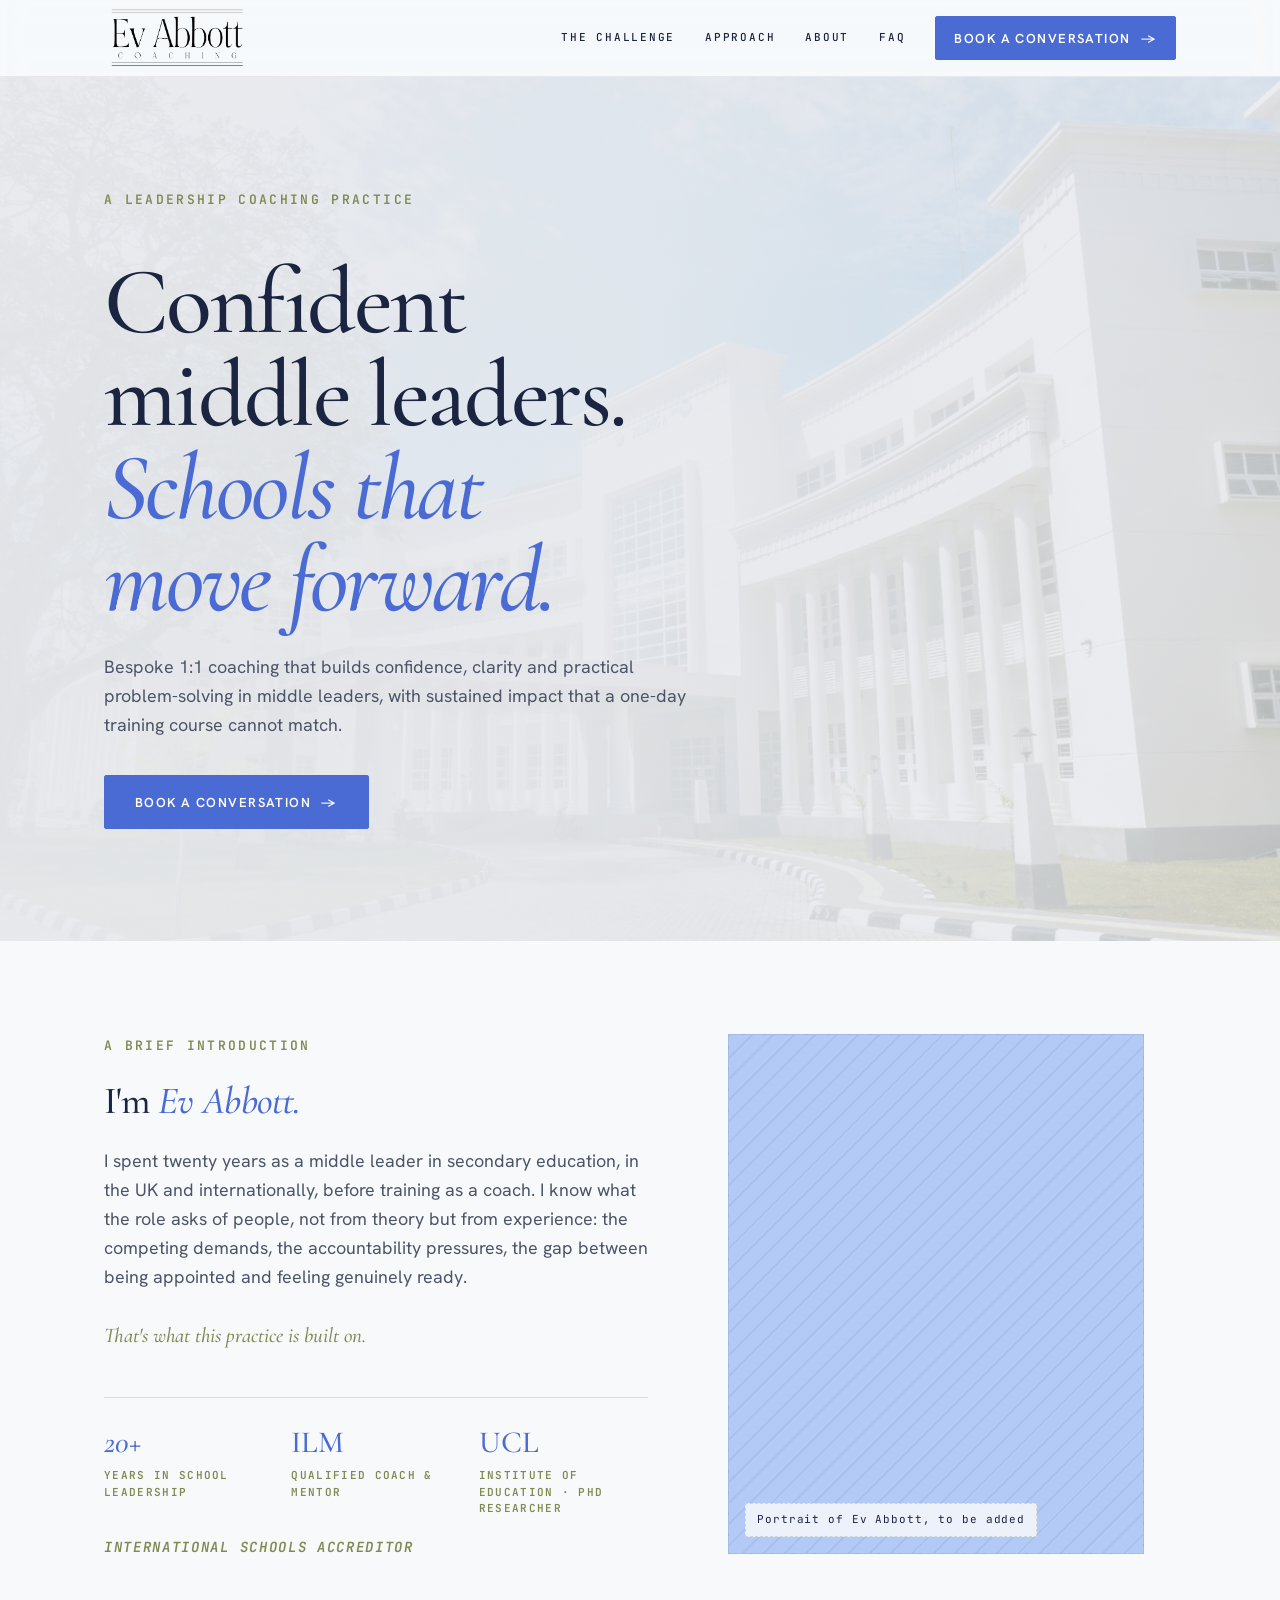
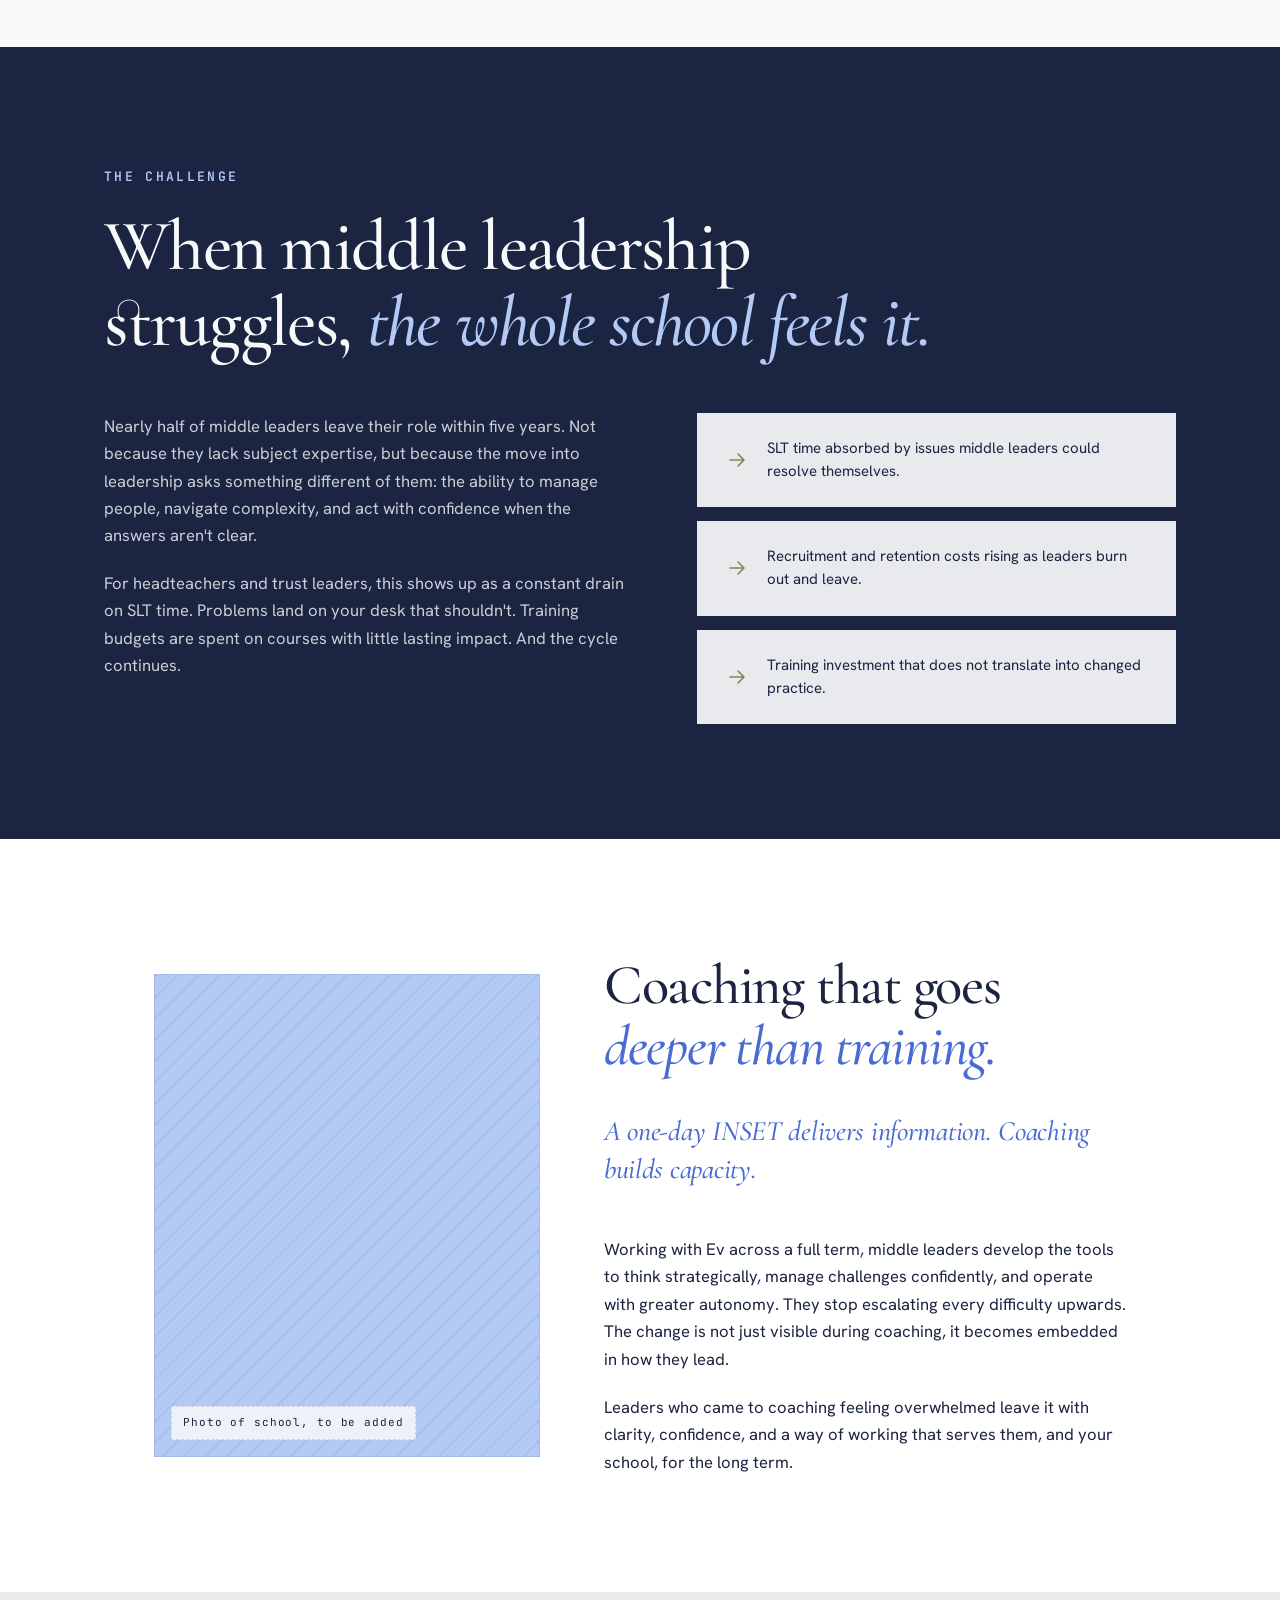
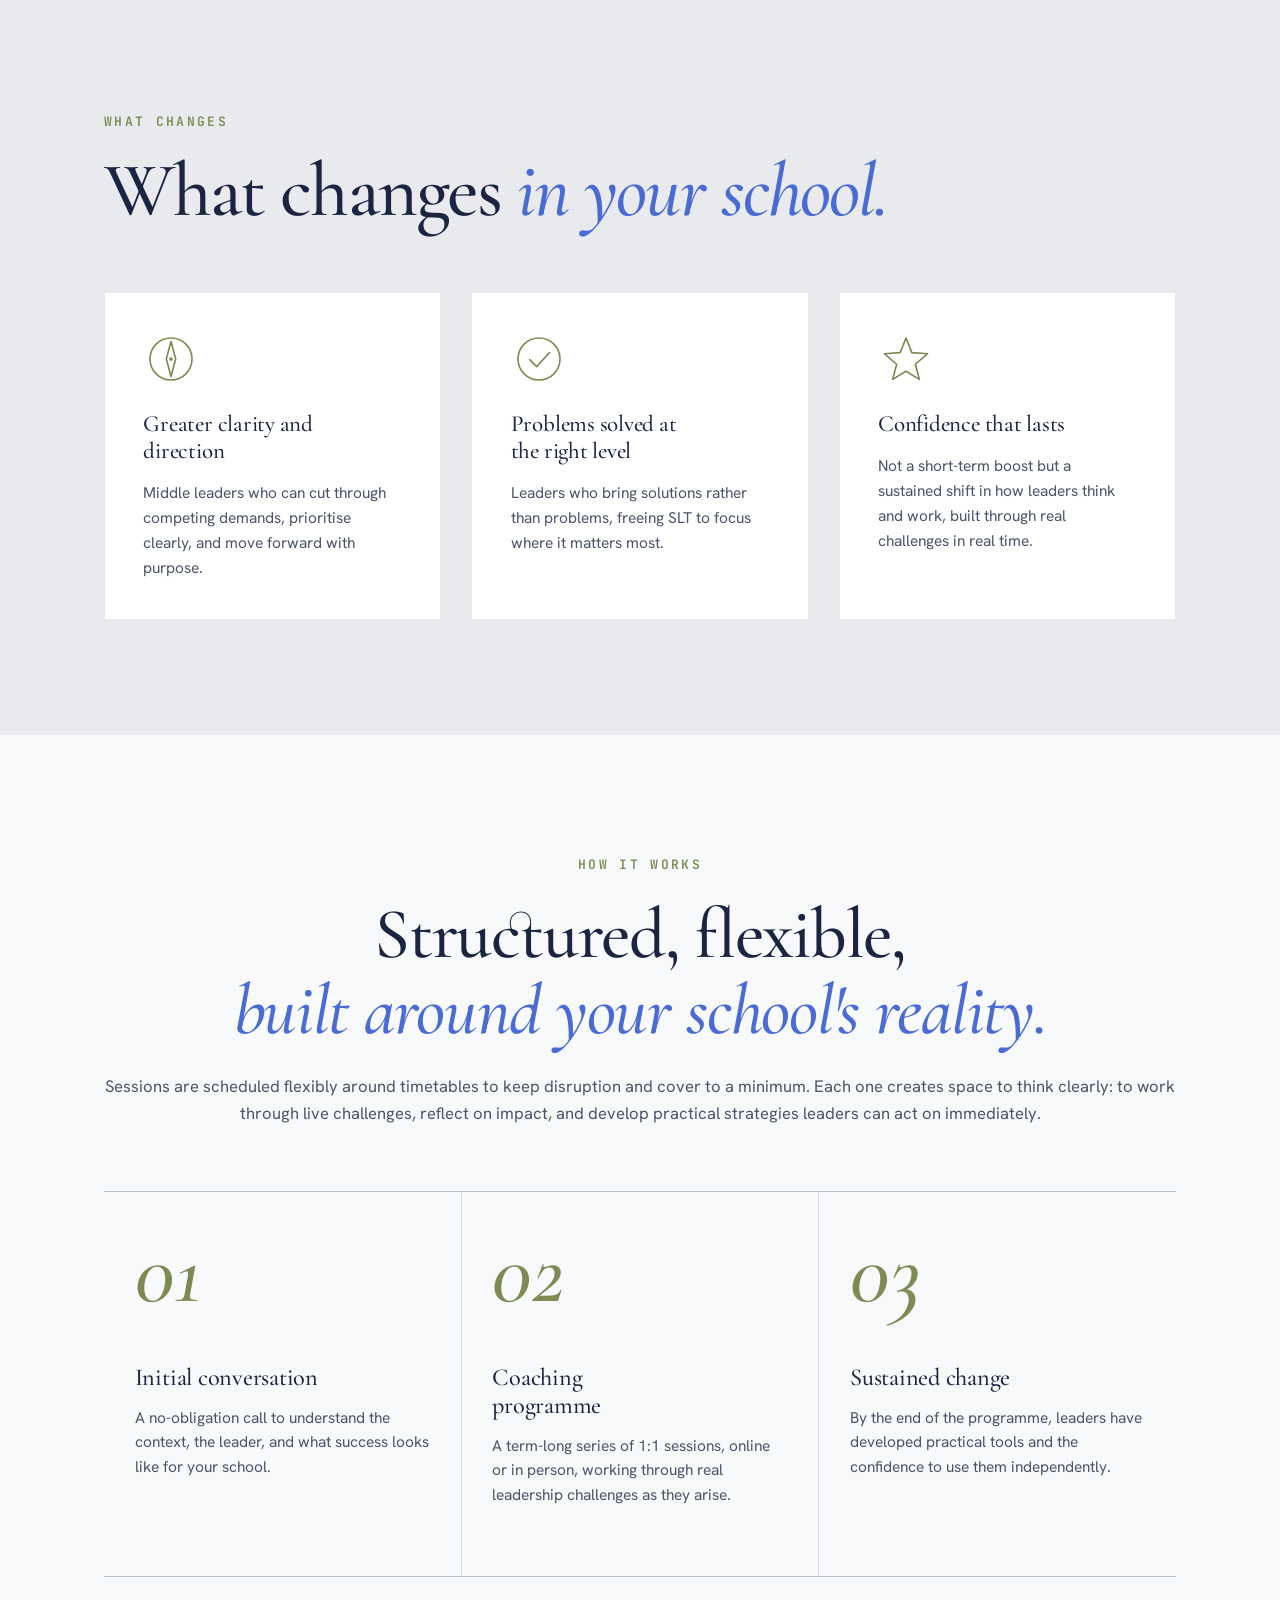
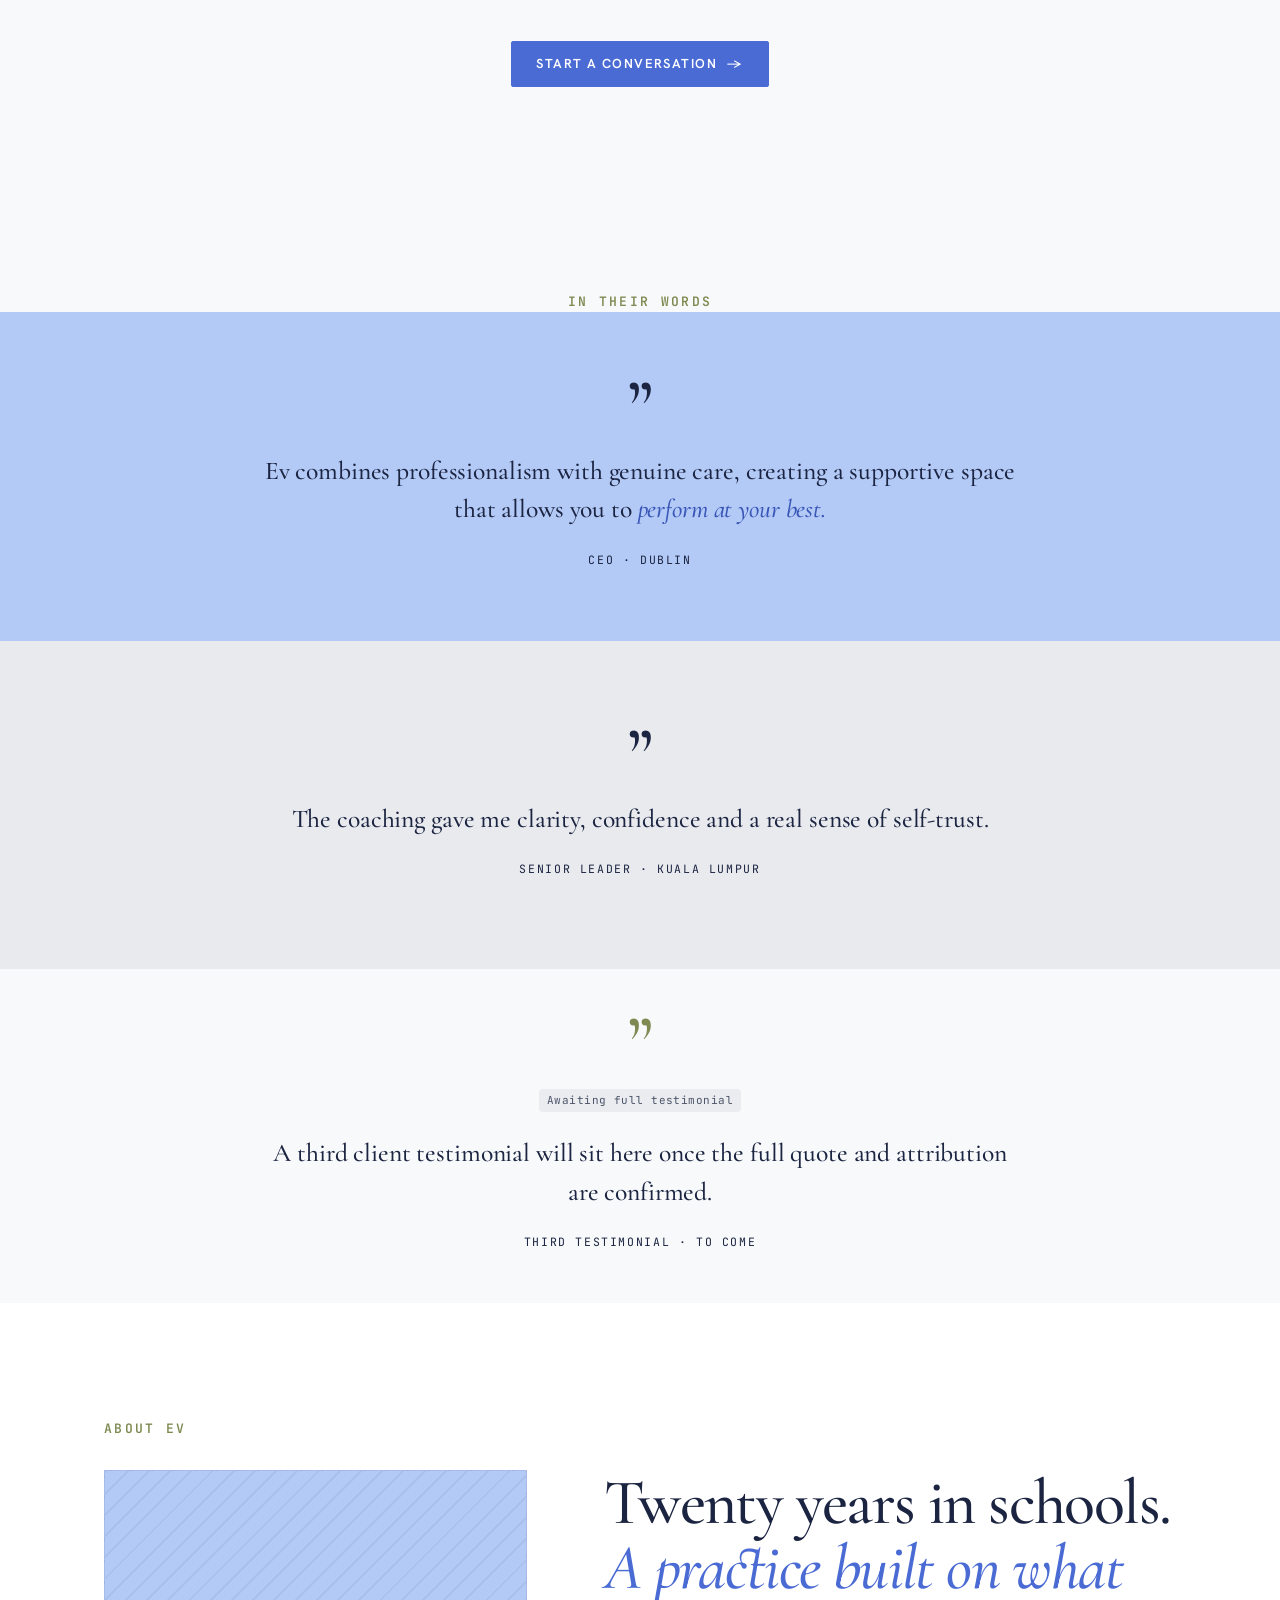
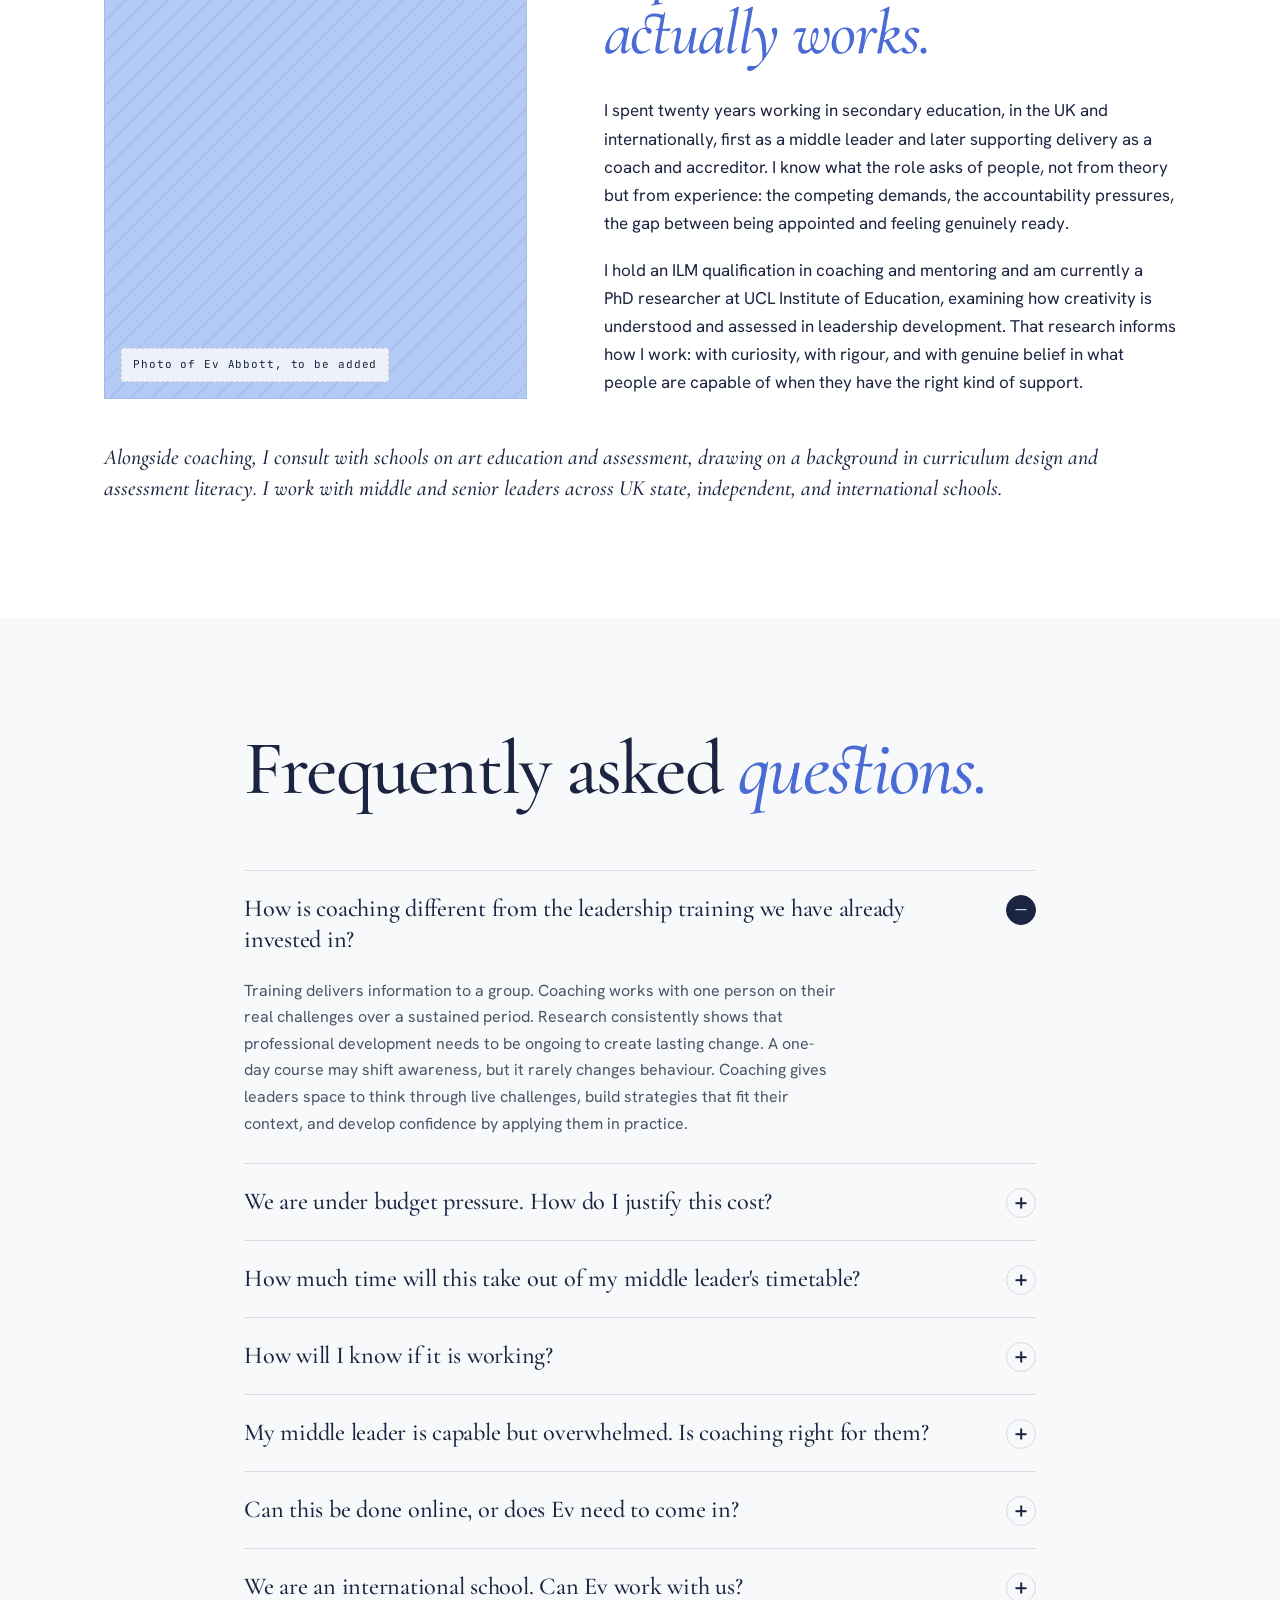
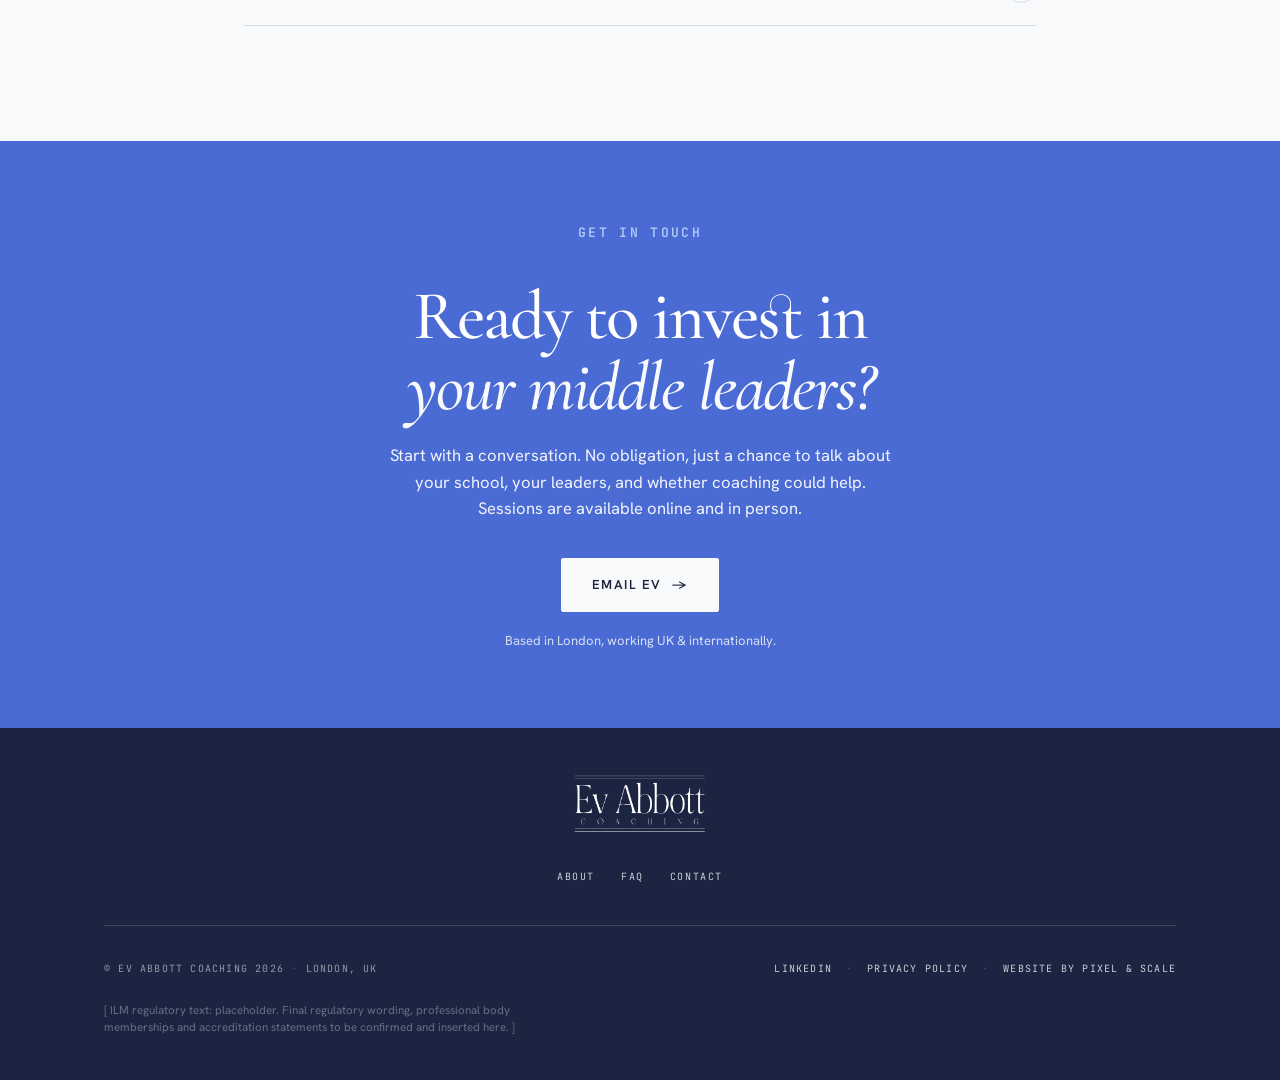
==== index.html @ af93abff "Initial commit — Ev Abbott Coaching site Single-page coaching site for school middle leaders. - inde" ====
<!doctype html>
<html lang="en-GB">
<head>
<meta charset="utf-8" />
<meta name="viewport" content="width=device-width, initial-scale=1" />

<!-- ───────── SEO / meta ───────── -->
<title>Ev Abbott Coaching | 1:1 Leadership Coaching for School Middle Leaders</title>
<meta name="description" content="Bespoke 1:1 leadership coaching for middle leaders in UK and international schools. ILM-qualified coach with 20 years in school leadership. Online or in person. Book a conversation." />
<link rel="canonical" href="https://www.evabbottcoaching.com/" /><!-- TODO: confirm final domain -->
<meta name="robots" content="index, follow" />
<meta name="theme-color" content="#1B2440" />
<meta name="author" content="Ev Abbott" />

<meta property="og:type" content="website" />
<meta property="og:site_name" content="Ev Abbott Coaching" />
<meta property="og:title" content="Ev Abbott Coaching | 1:1 Leadership Coaching for School Middle Leaders" />
<meta property="og:description" content="Bespoke 1:1 leadership coaching for middle leaders in UK and international schools. Sustained impact a one-day course cannot match." />
<meta property="og:url" content="https://www.evabbottcoaching.com/" /><!-- TODO -->
<meta property="og:image" content="https://www.evabbottcoaching.com/images/og-image.jpg" /><!-- TODO: 1200×630 share image -->
<meta property="og:locale" content="en_GB" />
<meta name="twitter:card" content="summary_large_image" />
<meta name="twitter:title" content="Ev Abbott Coaching | 1:1 Leadership Coaching for School Middle Leaders" />
<meta name="twitter:description" content="Bespoke 1:1 leadership coaching for middle leaders in UK and international schools." />
<meta name="twitter:image" content="https://www.evabbottcoaching.com/images/og-image.jpg" /><!-- TODO -->

<!-- Favicon — SVG monogram (italic "Ev" on cream) -->
<link rel="icon" href="icon.svg" type="image/svg+xml" />
<!-- TODO: add a 180×180 PNG apple-touch-icon for iOS home-screen save -->
<!-- <link rel="apple-touch-icon" href="apple-touch-icon.png" /> -->

<!-- Fonts: Cormorant Garamond (display) · Hanken Grotesk (text) · JetBrains Mono (micro-labels) -->
<link rel="preconnect" href="https://fonts.googleapis.com" />
<link rel="preconnect" href="https://fonts.gstatic.com" crossorigin />
<link href="https://fonts.googleapis.com/css2?family=Cormorant+Garamond:ital,wght@0,400;0,500;0,600;1,400;1,500;1,600&family=Hanken+Grotesk:wght@300;400;500;600&family=JetBrains+Mono:ital,wght@0,400;0,500;0,600;1,500;1,600&display=swap" rel="stylesheet" />

<link rel="stylesheet" href="styles/main.css" />

<!-- Structured data: the practice -->
<script type="application/ld+json">
{
  "@context": "https://schema.org",
  "@type": "ProfessionalService",
  "name": "Ev Abbott Coaching",
  "description": "Bespoke 1:1 leadership coaching for middle leaders in UK and international schools.",
  "url": "https://www.evabbottcoaching.com/",
  "email": "evabbottcoaching@gmail.com",
  "areaServed": ["United Kingdom", "International schools"],
  "founder": {
    "@type": "Person",
    "name": "Ev Abbott",
    "jobTitle": "Leadership Coach",
    "sameAs": "https://www.linkedin.com/in/evabbott"
  },
  "knowsAbout": ["Leadership coaching", "Middle leadership in schools", "Education", "Mentoring"],
  "address": { "@type": "PostalAddress", "addressLocality": "London", "addressCountry": "GB" }
}
</script>
<script type="application/ld+json">
{
  "@context": "https://schema.org",
  "@type": "FAQPage",
  "mainEntity": [
    {"@type":"Question","name":"How is coaching different from the leadership training we have already invested in?","acceptedAnswer":{"@type":"Answer","text":"Training delivers information to a group. Coaching works with one person on their real challenges over a sustained period. A one-day course may shift awareness, but it rarely changes behaviour. Coaching gives leaders space to think through live challenges, build strategies that fit their context, and develop confidence by applying them in practice."}},
    {"@type":"Question","name":"We are under budget pressure. How do I justify this cost?","acceptedAnswer":{"@type":"Answer","text":"The cost of one coaching programme is similar to a single day of whole-school INSET, but targeted at one leader, sustained over a full term, and designed to create lasting change. Compare that with the cost of a middle leader leaving: recruitment, cover, lost time, impact on team morale."}},
    {"@type":"Question","name":"How much time will this take out of my middle leader's timetable?","acceptedAnswer":{"@type":"Answer","text":"Sessions are scheduled flexibly with timetables and cover in mind, to minimise disruption while protecting enough consistency for the work to be effective. Many leaders find they recover that time quickly because fewer issues are escalated upwards."}},
    {"@type":"Question","name":"How will I know if it is working?","acceptedAnswer":{"@type":"Answer","text":"Success measures are agreed at the outset. The initial conversation focuses on what change you want to see and how it would show up in practice: fewer escalations, more confident decisions, more constructive conversations."}},
    {"@type":"Question","name":"My middle leader is capable but overwhelmed. Is coaching right for them?","acceptedAnswer":{"@type":"Answer","text":"Coaching is not remedial. It supports capable people by giving them space to think, a framework for their challenges, and confidence in their judgement. It starts from strength, not deficit."}},
    {"@type":"Question","name":"Can this be done online, or does Ev need to come in?","acceptedAnswer":{"@type":"Answer","text":"Both options are available. Online sessions work well and are often easier to schedule consistently around the school day. In-person sessions are available for schools in London or for those who prefer it."}},
    {"@type":"Question","name":"We are an international school. Can Ev work with us?","acceptedAnswer":{"@type":"Answer","text":"Yes. Ev has experience in international schools as a leader, coach, and accreditor, and understands the pressures of that environment. Online delivery means location and time zones are rarely a barrier."}}
  ]
}
</script>
</head>
<body>

<a class="skip-link" href="#main">Skip to main content</a>

<!-- ───────── HEADER / NAV ───────── -->
<header class="site-header">
  <div class="site-header__inner">
    <a href="#top" class="wordmark" aria-label="Ev Abbott Coaching, back to top"><img src="images/Ev-Abbott-coaching-logo.png" alt="Ev Abbott Coaching" width="1914" height="836" /></a>
    <button class="nav-toggle" aria-label="Open navigation menu" aria-expanded="false" aria-controls="primary-nav">
      <span></span><span></span><span></span>
    </button>
    <nav class="primary-nav" id="primary-nav" aria-label="Primary">
      <a href="#challenge">The challenge</a>
      <a href="#approach">Approach</a>
      <a href="#about">About</a>
      <a href="#faq">FAQ</a>
      <a href="#contact" class="btn btn--solid nav-cta">Book a conversation <span class="arrow" aria-hidden="true">→</span></a>
    </nav>
  </div>
</header>

<main id="main">

  <!-- ───────── HERO ───────── -->
  <section class="hero" id="top">
    <div class="hero__inner">
      <p class="micro-label">A leadership coaching practice</p>
      <h1 class="display">
        Confident middle&nbsp;leaders.<br />
        <span class="display__italic">Schools that move&nbsp;forward.</span>
      </h1>
      <p class="hero__sub">Bespoke 1:1 coaching that builds confidence, clarity and practical problem-solving in middle leaders, with sustained impact that a one-day training course cannot match.</p>
      <div class="hero__actions">
        <a class="btn btn--solid btn--lg" href="#contact">Book a conversation <span class="arrow" aria-hidden="true">→</span></a>
      </div>
    </div>
  </section>

  <!-- ───────── A BRIEF INTRODUCTION ───────── -->
  <section class="intro container" id="intro">
    <div class="intro__inner">
      <div class="intro__text">
        <p class="micro-label">A brief introduction</p>
        <h2 class="intro__lead display">I'm <span class="display__italic">Ev Abbott.</span></h2>
        <p class="intro__body">I spent twenty years as a middle leader in secondary education, in the UK and internationally, before training as a coach. I know what the role asks of people, not from theory but from experience: the competing demands, the accountability pressures, the gap between being appointed and feeling genuinely ready.</p>
        <p class="intro__sig">That's what this practice is built on.</p>
        <div class="intro__stats">
          <div class="intro__stat">
            <span class="intro__stat-num"><span class="display__italic">20</span>+</span>
            <span class="intro__stat-lbl">Years in school leadership</span>
          </div>
          <div class="intro__stat">
            <span class="intro__stat-num">ILM</span>
            <span class="intro__stat-lbl">Qualified coach &amp; mentor</span>
          </div>
          <div class="intro__stat">
            <span class="intro__stat-num">UCL</span>
            <span class="intro__stat-lbl">Institute of Education · PhD researcher</span>
          </div>
        </div>
        <p class="intro__accreditor">International Schools Accreditor</p>
      </div>
      <div class="intro__media">
        <div class="img-ph" role="img" aria-label="Portrait of Ev Abbott, photo to be added">
          <span class="img-ph__label">Portrait of Ev Abbott, to be added</span>
        </div>
      </div>
    </div>
  </section>

  <!-- ───────── THE CHALLENGE — bold dark block ───────── -->
  <section class="challenge" id="challenge">
    <div class="container">
      <p class="micro-label micro-label--light">The challenge</p>
      <h2 class="display challenge__h2">When middle leadership struggles, <span class="display__italic challenge__accent">the whole school feels it.</span></h2>
      <div class="challenge__cols">
        <div class="challenge__body">
          <p>Nearly half of middle leaders leave their role within five years. Not because they lack subject expertise, but because the move into leadership asks something different of them: the ability to manage people, navigate complexity, and act with confidence when the answers aren't clear.</p>
          <p>For headteachers and trust leaders, this shows up as a constant drain on SLT time. Problems land on your desk that shouldn't. Training budgets are spent on courses with little lasting impact. And the cycle continues.</p>
        </div>
        <div class="challenge__callouts">
          <article class="callout">
            <span class="callout__icon" aria-hidden="true">
              <svg viewBox="0 0 24 24" fill="none" stroke="currentColor" stroke-width="1.6" stroke-linecap="round" stroke-linejoin="round"><path d="M5 12 L19 12 M13 6 L19 12 L13 18"/></svg>
            </span>
            <p class="callout__text">SLT time absorbed by issues middle leaders could resolve themselves.</p>
          </article>
          <article class="callout">
            <span class="callout__icon" aria-hidden="true">
              <svg viewBox="0 0 24 24" fill="none" stroke="currentColor" stroke-width="1.6" stroke-linecap="round" stroke-linejoin="round"><path d="M5 12 L19 12 M13 6 L19 12 L13 18"/></svg>
            </span>
            <p class="callout__text">Recruitment and retention costs rising as leaders burn out and leave.</p>
          </article>
          <article class="callout">
            <span class="callout__icon" aria-hidden="true">
              <svg viewBox="0 0 24 24" fill="none" stroke="currentColor" stroke-width="1.6" stroke-linecap="round" stroke-linejoin="round"><path d="M5 12 L19 12 M13 6 L19 12 L13 18"/></svg>
            </span>
            <p class="callout__text">Training investment that does not translate into changed practice.</p>
          </article>
        </div>
      </div>
    </div>
  </section>

  <!-- ───────── COACHING DEPTH — two-column layout ───────── -->
  <section class="depth" id="depth">
    <div class="container depth__inner">
      <div class="depth__media">
        <div class="img-ph img-ph--tall" role="img" aria-label="Photo of school, to be added">
          <span class="img-ph__label">Photo of school, to be added</span>
        </div>
      </div>
      <div class="depth__text">
        <h2 class="display depth__h2">Coaching that goes <span class="display__italic">deeper than training.</span></h2>
        <p class="depth__pull">A one-day INSET delivers information. Coaching builds capacity.</p>
        <div class="depth__body">
          <p>Working with Ev across a full term, middle leaders develop the tools to think strategically, manage challenges confidently, and operate with greater autonomy. They stop escalating every difficulty upwards. The change is not just visible during coaching, it becomes embedded in how they lead.</p>
          <p>Leaders who came to coaching feeling overwhelmed leave it with clarity, confidence, and a way of working that serves them, and your school, for the long term.</p>
        </div>
      </div>
    </div>
  </section>

  <!-- ───────── WHAT CHANGES — outcomes ───────── -->
  <section class="outcomes" id="outcomes">
    <div class="container">
      <div class="outcomes__head">
        <p class="micro-label">What changes</p>
        <h2 class="display outcomes__h2">What changes <span class="display__italic">in your school.</span></h2>
      </div>
      <div class="outcomes__grid">
        <article class="outcome-card">
          <span class="outcome-card__icon" aria-hidden="true">
            <svg viewBox="0 0 48 48" fill="none" stroke="currentColor" stroke-width="1.4" stroke-linecap="round" stroke-linejoin="round"><circle cx="24" cy="24" r="18"/><path d="M24 9 L28 24 L24 39 L20 24 Z"/><circle cx="24" cy="24" r="1.6" fill="currentColor" stroke="none"/></svg>
          </span>
          <h3>Greater clarity and direction</h3>
          <p>Middle leaders who can cut through competing demands, prioritise clearly, and move forward with purpose.</p>
        </article>
        <article class="outcome-card">
          <span class="outcome-card__icon" aria-hidden="true">
            <svg viewBox="0 0 48 48" fill="none" stroke="currentColor" stroke-width="1.4" stroke-linecap="round" stroke-linejoin="round"><circle cx="24" cy="24" r="18"/><path d="M16 24.5 L22 30.5 L33 18.5"/></svg>
          </span>
          <h3>Problems solved at the right level</h3>
          <p>Leaders who bring solutions rather than problems, freeing SLT to focus where it matters most.</p>
        </article>
        <article class="outcome-card">
          <span class="outcome-card__icon" aria-hidden="true">
            <svg viewBox="0 0 48 48" fill="none" stroke="currentColor" stroke-width="1.4" stroke-linecap="round" stroke-linejoin="round"><path d="M24 6 L29 18.5 L42.5 19.5 L32 28.5 L35.5 41.5 L24 34.5 L12.5 41.5 L16 28.5 L5.5 19.5 L19 18.5 Z"/></svg>
          </span>
          <h3>Confidence that lasts</h3>
          <p>Not a short-term boost but a sustained shift in how leaders think and work, built through real challenges in real time.</p>
        </article>
      </div>
    </div>
  </section>

  <!-- ───────── HOW IT WORKS — 3 steps ───────── -->
  <section class="how" id="approach">
    <div class="container how__head">
      <p class="micro-label">How it works</p>
      <h2 class="display how__h2">Structured, flexible,<br /><span class="display__italic">built around your school's reality.</span></h2>
      <p class="how__intro">Sessions are scheduled flexibly around timetables to keep disruption and cover to a minimum. Each one creates space to think clearly: to work through live challenges, reflect on impact, and develop practical strategies leaders can act on immediately.</p>
    </div>
    <div class="container">
      <ol class="how__steps">
        <li class="how__step">
          <span class="how__num" aria-hidden="true">01</span>
          <h3>Initial conversation</h3>
          <p>A no-obligation call to understand the context, the leader, and what success looks like for your school.</p>
        </li>
        <li class="how__step">
          <span class="how__num" aria-hidden="true">02</span>
          <h3>Coaching programme</h3>
          <p>A term-long series of 1:1 sessions, online or in person, working through real leadership challenges as they arise.</p>
        </li>
        <li class="how__step">
          <span class="how__num" aria-hidden="true">03</span>
          <h3>Sustained change</h3>
          <p>By the end of the programme, leaders have developed practical tools and the confidence to use them independently.</p>
        </li>
      </ol>
    </div>
    <div class="container how__cta">
      <a class="btn btn--solid" href="#contact">Start a conversation <span class="arrow" aria-hidden="true">→</span></a>
    </div>
  </section>

  <!-- ───────── TESTIMONIALS, three stacked colour bands ───────── -->
  <section class="testimonials" id="testimonial">
    <p class="micro-label testimonials__eyebrow">In their words</p>
    <h2 class="visually-hidden">What clients say</h2>

    <figure class="t-band t-band--soft-blue">
      <span class="t-band__mark" aria-hidden="true">”</span>
      <blockquote>Ev combines professionalism with genuine care, creating a supportive space that allows you to <span class="t-band__italic">perform at your best.</span></blockquote>
      <figcaption>CEO · Dublin</figcaption>
    </figure>

    <figure class="t-band t-band--mist">
      <span class="t-band__mark" aria-hidden="true">”</span>
      <blockquote>The coaching gave me clarity, confidence and a real sense of self-trust.</blockquote>
      <figcaption>Senior Leader · Kuala Lumpur</figcaption>
    </figure>

    <figure class="t-band t-band--canvas t-band--placeholder">
      <span class="t-band__mark t-band__mark--accent" aria-hidden="true">”</span>
      <span class="draft-flag">Awaiting full testimonial</span>
      <p class="t-band__quote-placeholder">A third client testimonial will sit here once the full quote and attribution are confirmed.</p>
      <figcaption>Third testimonial · to come</figcaption>
    </figure>
  </section>

  <!-- ───────── ABOUT EV — fuller, with stats ───────── -->
  <section class="about" id="about">
    <div class="container">
      <p class="micro-label about__eyebrow">About Ev</p>
      <div class="about__inner">
        <div class="about__media-col">
          <div class="img-ph img-ph--tall" role="img" aria-label="Ev Abbott, photo to be added">
            <span class="img-ph__label">Photo of Ev Abbott, to be added</span>
          </div>
        </div>
        <div class="about__text">
          <h2 class="display about__h2">Twenty years in schools.<br /><span class="display__italic">A practice built on what actually works.</span></h2>
          <div class="about__box about__box--body">
            <p>I spent twenty years working in secondary education, in the UK and internationally, first as a middle leader and later supporting delivery as a coach and accreditor. I know what the role asks of people, not from theory but from experience: the competing demands, the accountability pressures, the gap between being appointed and feeling genuinely ready.</p>
            <p>I hold an ILM qualification in coaching and mentoring and am currently a PhD researcher at UCL Institute of Education, examining how creativity is understood and assessed in leadership development. That research informs how I work: with curiosity, with rigour, and with genuine belief in what people are capable of when they have the right kind of support.</p>
          </div>
        </div>
      </div>
      <div class="about__box about__box--italic about__box--full">
        <p>Alongside coaching, I consult with schools on art education and assessment, drawing on a background in curriculum design and assessment literacy. I work with middle and senior leaders across UK state, independent, and international schools.</p>
      </div>
    </div>
  </section>

  <!-- ───────── FAQ ───────── -->
  <section class="faq" id="faq">
    <div class="container faq__inner">
      <div class="faq__head">
        <h2 class="display faq__h2">Frequently asked <span class="display__italic">questions.</span></h2>
      </div>
      <div class="faq__list">
        <details class="faq-item" open>
          <summary><h3 class="faq-item__q">How is coaching different from the leadership training we have already invested in?</h3><span class="faq-item__icon" aria-hidden="true"></span></summary>
          <div class="faq-item__a"><p>Training delivers information to a group. Coaching works with one person on their real challenges over a sustained period. Research consistently shows that professional development needs to be ongoing to create lasting change. A one-day course may shift awareness, but it rarely changes behaviour. Coaching gives leaders space to think through live challenges, build strategies that fit their context, and develop confidence by applying them in practice.</p></div>
        </details>
        <details class="faq-item">
          <summary><h3 class="faq-item__q">We are under budget pressure. How do I justify this cost?</h3><span class="faq-item__icon" aria-hidden="true"></span></summary>
          <div class="faq-item__a"><p>That is a valid question, and there is a practical way to look at it. The cost of one coaching programme is similar to a single day of whole-school INSET. The difference is that it is targeted at one leader, sustained over a full term, and designed to create lasting change. Compare that with the cost of a middle leader leaving: recruitment, cover, lost time, impact on team morale. Coaching has been shown to improve confidence, self-belief, problem-solving, and strategic thinking. The return is often stronger than most CPD spend.</p></div>
        </details>
        <details class="faq-item">
          <summary><h3 class="faq-item__q">How much time will this take out of my middle leader's timetable?</h3><span class="faq-item__icon" aria-hidden="true"></span></summary>
          <div class="faq-item__a"><p>Sessions are scheduled flexibly with timetables and cover in mind. The aim is to minimise disruption while protecting enough consistency for the work to be effective. Many leaders find they recover that time quickly because fewer issues are escalated upwards. Get in touch to discuss what would work for your school.</p></div>
        </details>
        <details class="faq-item">
          <summary><h3 class="faq-item__q">How will I know if it is working?</h3><span class="faq-item__icon" aria-hidden="true"></span></summary>
          <div class="faq-item__a"><p>This is agreed at the outset. Success looks different in every school, so the initial conversation focuses on what change you want to see and how it would show up in practice. Many headteachers notice a shift in how their middle leader handles challenges: fewer escalations, more confident decisions, more constructive conversations.</p></div>
        </details>
        <details class="faq-item">
          <summary><h3 class="faq-item__q">My middle leader is capable but overwhelmed. Is coaching right for them?</h3><span class="faq-item__icon" aria-hidden="true"></span></summary>
          <div class="faq-item__a"><p>This is one of the most common situations. Many middle leaders are carrying more responsibility than their role suggests and have not had the support to match. Coaching is not remedial. It supports capable people by giving them space to think, a framework for their challenges, and confidence in their judgement. It starts from strength, not deficit.</p></div>
        </details>
        <details class="faq-item">
          <summary><h3 class="faq-item__q">Can this be done online, or does Ev need to come in?</h3><span class="faq-item__icon" aria-hidden="true"></span></summary>
          <div class="faq-item__a"><p>Both options are available. Online sessions work well and are often easier to schedule consistently around the school day. In-person sessions are available for schools in London or for those who prefer it. Many international clients are supported fully online with no loss of impact.</p></div>
        </details>
        <details class="faq-item">
          <summary><h3 class="faq-item__q">We are an international school. Can Ev work with us?</h3><span class="faq-item__icon" aria-hidden="true"></span></summary>
          <div class="faq-item__a"><p>Yes. Ev has experience in international schools as a leader, coach, and accreditor. She understands the pressures of that environment: different leadership structures, staff turnover, cultural complexity, the demands placed on middle leaders. Online delivery means location and time zones are rarely a barrier.</p></div>
        </details>
      </div>
    </div>
  </section>

  <!-- ───────── CONTACT — bold blue closing ───────── -->
  <section class="contact" id="contact">
    <div class="container contact__inner">
      <p class="micro-label micro-label--light">Get in touch</p>
      <h2 class="display contact__h2">Ready to invest in <span class="display__italic">your middle leaders?</span></h2>
      <p class="contact__lead">Start with a conversation. No obligation, just a chance to talk about your school, your leaders, and whether coaching could help. Sessions are available online and in person.</p>
      <div class="contact__actions">
        <a class="btn btn--on-blue btn--lg" href="mailto:evabbottcoaching@gmail.com">Email Ev <span class="arrow" aria-hidden="true">→</span></a>
      </div>
      <p class="contact__based">Based in London, working UK &amp; internationally.</p>
    </div>
  </section>

</main>

<!-- Scroll-to-top floating button -->
<button class="scroll-top" type="button" aria-label="Scroll back to top">
  <svg viewBox="0 0 24 24" fill="none" stroke="currentColor" stroke-width="2" stroke-linecap="round" stroke-linejoin="round" aria-hidden="true"><path d="M12 19 L12 5 M5 12 L12 5 L19 12"/></svg>
</button>

<!-- ───────── FOOTER ───────── -->
<footer class="site-footer">
  <div class="container">
    <div class="site-footer__top">
      <img class="site-footer__logo" src="images/Ev-Abbott-coaching-logo.png" alt="Ev Abbott Coaching" width="1914" height="836" loading="lazy" />
      <nav class="site-footer__nav" aria-label="Footer">
        <a href="#about">About</a>
        <a href="#faq">FAQ</a>
        <a href="#contact">Contact</a>
      </nav>
    </div>
    <div class="site-footer__bottom">
      <p class="site-footer__copy">© Ev Abbott Coaching <span id="year">2026</span> <span class="site-footer__sep" aria-hidden="true">·</span> London, UK</p>
      <div class="site-footer__legal">
        <a href="https://www.linkedin.com/in/evabbott" target="_blank" rel="noopener noreferrer">LinkedIn<span class="visually-hidden"> (opens in a new tab)</span></a>
        <span class="site-footer__sep" aria-hidden="true">·</span>
        <a href="privacy.html" target="_blank" rel="noopener">Privacy Policy<span class="visually-hidden"> (opens in a new tab)</span></a>
        <span class="site-footer__sep" aria-hidden="true">·</span>
        <a href="https://pixelandscale.com" target="_blank" rel="noopener noreferrer">Website by Pixel &amp; Scale<span class="visually-hidden"> (opens in a new tab)</span></a>
      </div>
    </div>
    <p class="site-footer__regulatory">[ ILM regulatory text: placeholder. Final regulatory wording, professional body memberships and accreditation statements to be confirmed and inserted here. ]</p>
  </div>
</footer>

<script>
  // Footer year
  document.getElementById('year').textContent = new Date().getFullYear();

  // Mobile nav toggle
  (function () {
    var toggle = document.querySelector('.nav-toggle');
    var nav = document.getElementById('primary-nav');
    if (!toggle || !nav) return;
    toggle.addEventListener('click', function () {
      var open = nav.classList.toggle('is-open');
      toggle.setAttribute('aria-expanded', String(open));
      toggle.setAttribute('aria-label', open ? 'Close navigation menu' : 'Open navigation menu');
    });
    nav.querySelectorAll('a').forEach(function (a) {
      a.addEventListener('click', function () {
        nav.classList.remove('is-open');
        toggle.setAttribute('aria-expanded', 'false');
        toggle.setAttribute('aria-label', 'Open navigation menu');
      });
    });
  })();

  // Scroll-to-top button: show after scrolling past the hero, scroll up on click
  (function () {
    var btn = document.querySelector('.scroll-top');
    if (!btn) return;
    var threshold = 600;
    var update = function () {
      if (window.scrollY > threshold) btn.classList.add('is-visible');
      else btn.classList.remove('is-visible');
    };
    window.addEventListener('scroll', update, { passive: true });
    update();
    btn.addEventListener('click', function () {
      var reduce = window.matchMedia('(prefers-reduced-motion: reduce)').matches;
      window.scrollTo({ top: 0, behavior: reduce ? 'auto' : 'smooth' });
    });
  })();

  // Smooth scroll for in-page links (disabled if user prefers reduced motion)
  (function () {
    var reduce = window.matchMedia('(prefers-reduced-motion: reduce)').matches;
    document.querySelectorAll('a[href^="#"]').forEach(function (a) {
      a.addEventListener('click', function (e) {
        var id = a.getAttribute('href');
        if (id === '#' || id.length < 2) return;
        var target = document.querySelector(id);
        if (!target) return;
        e.preventDefault();
        target.scrollIntoView({ behavior: reduce ? 'auto' : 'smooth', block: 'start' });
        history.replaceState(null, '', id);
      });
    });
  })();
</script>

</body>
</html>
---- styles/main.css ----
/* ============================================================
   EV ABBOTT COACHING
   Visual system adapted from the Reframd home page (editorial /
   asymmetric & declarative). Palette and fonts are Ev's; the
   layout language is the same. WCAG 2.2 AA targeted throughout.
   ============================================================ */

/* ───────── TOKENS ───────── */
:root {
  /* Brand palette (client brief — small contrast tweaks only) */
  --paper:      #FFFFFF;
  --canvas:     #F7F9FB;   /* off-white — main background */
  --mist:       #E8EAEE;   /* light grey — quiet alt bands */
  --soft-blue:  #B3C9F6;   /* soft blue — pop band / light accent */
  --blue:       #4A6BD4;   /* primary blue — actions + closing block */
  --blue-deep:  #3A57B8;   /* darker blue — hover/active (tweak) */
  --olive:      #7E8A52;   /* olive — large display italics, numerals, marks */
  --olive-text: #7E8A52;   /* brand olive — used for small titles per design brief. NOTE: at 11–13px this fails strict WCAG AA (~3.46:1 vs 4.5 needed). Acceptable to the client for now. */
  --ink:        #1B2440;   /* near-navy — headings, body text, dark blocks */
  --ink-70:     #4C5468;   /* muted text — AA-safe on canvas & mist (tweak) */

  --on-dark:        #F7F9FB;
  --on-dark-soft:   rgba(247, 249, 251, 0.80);
  --on-dark-faint:  rgba(247, 249, 251, 0.55);
  --on-blue-soft:   rgba(255, 255, 255, 0.92);

  --line:        rgba(27, 36, 64, 0.14);
  --line-soft:   rgba(27, 36, 64, 0.08);
  --line-on-dark: rgba(247, 249, 251, 0.16);

  --serif: 'Cormorant Garamond', 'Iowan Old Style', 'Palatino Linotype', Palatino, Georgia, serif;
  --sans:  'Hanken Grotesk', -apple-system, BlinkMacSystemFont, 'Segoe UI', Helvetica, Arial, sans-serif;
  --mono:  'JetBrains Mono', ui-monospace, 'SF Mono', Menlo, Consolas, monospace;

  --maxw:   1200px;
  --gutter: clamp(24px, 5vw, 64px);
  --header-h: 76px;
  --pad-section: clamp(64px, 9vw, 124px);
}

/* ───────── RESET / BASE ───────── */
*, *::before, *::after { box-sizing: border-box; margin: 0; padding: 0; }
html { scroll-behavior: smooth; }
html, body { background: var(--canvas); }
body {
  font-family: var(--sans);
  color: var(--ink);
  font-size: 17px;
  line-height: 1.62;
  -webkit-font-smoothing: antialiased;
  -moz-osx-font-smoothing: grayscale;
  text-rendering: optimizeLegibility;
}
img { max-width: 100%; height: auto; display: block; }
::selection { background: var(--soft-blue); color: var(--ink); }
a { color: var(--blue); text-decoration: none; }
a:hover { color: var(--blue-deep); text-decoration: underline; text-underline-offset: 3px; }

/* Visible keyboard focus everywhere */
:focus-visible {
  outline: 3px solid var(--blue);
  outline-offset: 3px;
  border-radius: 3px;
}
/* On dark/blue surfaces use a light focus ring */
.challenge :focus-visible,
.contact :focus-visible,
.site-footer :focus-visible { outline-color: var(--soft-blue); }

/* Screen-reader-only text */
.visually-hidden {
  position: absolute !important;
  width: 1px; height: 1px;
  padding: 0; margin: -1px; overflow: hidden;
  clip: rect(0 0 0 0); white-space: nowrap; border: 0;
}

/* Skip link */
.skip-link {
  position: absolute; left: 14px; top: -120px; z-index: 300;
  background: var(--ink); color: #fff;
  padding: 12px 18px; border-radius: 8px;
  font-family: var(--sans); font-size: 15px; font-weight: 500;
  transition: top 0.18s ease;
}
.skip-link:hover { color: #fff; text-decoration: none; }
.skip-link:focus-visible { top: 14px; outline-offset: 2px; }

/* ───────── LAYOUT HELPERS ───────── */
.container {
  max-width: var(--maxw);
  margin-inline: auto;
  padding-inline: var(--gutter);
}
section { padding-block: var(--pad-section); scroll-margin-top: calc(var(--header-h) + 12px); }
section.alt { background: var(--mist); }

/* Micro-label (mono eyebrow) */
.micro-label {
  display: inline-block;
  font-family: var(--mono);
  font-size: 13px;
  font-weight: 600;
  letter-spacing: 0.18em;
  text-transform: uppercase;
  color: var(--olive-text);
  margin-bottom: 22px;
}
.micro-label--light { color: var(--soft-blue); }

/* Display type (Cormorant Garamond) */
.display {
  font-family: var(--serif);
  font-weight: 500;
  line-height: 1.0;
  letter-spacing: -0.018em;
  color: var(--ink);
  text-wrap: balance;
  font-feature-settings: 'liga', 'dlig';
}
.display__italic {
  font-style: italic;
  font-weight: 500;
  color: var(--blue);
}

/* Buttons */
.btn {
  display: inline-flex; align-items: center; justify-content: center; gap: 10px;
  min-height: 46px;
  padding: 13px 24px;
  font-family: var(--sans);
  font-size: 13px; font-weight: 600;
  letter-spacing: 0.11em; text-transform: uppercase;
  line-height: 1;
  border: 1.5px solid transparent;
  border-radius: 2px;
  cursor: pointer;
  transition: background-color 0.22s ease, color 0.22s ease, border-color 0.22s ease, transform 0.2s ease;
}
.btn:hover { text-decoration: none; }
.btn .arrow { transition: transform 0.22s ease; }
.btn:hover .arrow { transform: translateX(4px); }
.btn--lg { min-height: 54px; padding: 17px 30px; font-size: 13px; }
/* Solid CTA — blue #4A6BD4 with white text (~4.83:1, passes AA), olive #7E8A52 on hover */
.btn--solid { background: var(--blue); color: #fff; border-color: var(--blue); }
.btn--solid:hover { background: var(--olive); border-color: var(--olive); color: #fff; }
.btn--quiet {
  background: transparent; color: var(--ink); border: none;
  border-radius: 0;
  letter-spacing: 0.04em; text-transform: none; font-weight: 500; font-size: 14px;
  border-bottom: 1.5px solid var(--ink-70);
  min-height: 0; padding: 8px 2px;
}
.btn--quiet:hover { color: var(--blue); border-color: var(--blue); }
/* Contact CTA on the blue section — cream button with dark navy text/arrow, sage hover. */
.btn--on-blue { background: var(--on-dark); color: var(--ink); border-color: var(--on-dark); }
.btn--on-blue:hover { background: var(--olive); border-color: var(--olive); color: var(--ink); }
/* Olive modifier — kept as a no-op alias of .btn--solid */
.btn--olive { background: var(--blue); color: #fff; border-color: var(--blue); }
.btn--olive:hover { background: var(--olive); color: #fff; border-color: var(--olive); }

/* Placeholder image system (swap .img-ph contents for a real <img>) */
.img-ph {
  position: relative;
  display: flex; align-items: flex-end; justify-content: flex-start;
  overflow: hidden;
  aspect-ratio: 4 / 5;
  background-color: var(--soft-blue);
  background-image: repeating-linear-gradient(135deg, rgba(27,36,64,0.06) 0 2px, transparent 2px 15px);
  border: 1px solid var(--line-soft);
}
.img-ph--tall { aspect-ratio: 4 / 5; }
.img-ph__label {
  font-family: var(--mono);
  font-size: 11px; letter-spacing: 0.08em;
  color: var(--ink);
  background: rgba(247, 249, 251, 0.86);
  border: 1px dashed var(--line);
  padding: 7px 11px;
  margin: 16px;
}
.img-ph:has(img) { background: none; border: 0; }
.img-ph:has(img) .img-ph__label { display: none; }
.img-ph img { position: absolute; inset: 0; width: 100%; height: 100%; object-fit: cover; }

/* Draft / placeholder flag */
.draft-flag {
  display: inline-block;
  font-family: var(--mono);
  font-size: 11px; letter-spacing: 0.04em;
  color: var(--ink-70);
  background: rgba(27, 36, 64, 0.06);
  padding: 3px 8px; border-radius: 4px;
}
.micro-label--light + .display .draft-flag,
.challenge .draft-flag,
.contact .draft-flag { color: var(--on-dark-soft); background: rgba(247,249,251,0.12); }

/* ============================================================
   HEADER / NAV
   ============================================================ */
.site-header {
  position: sticky; top: 0; z-index: 100;
  background: rgba(247, 249, 251, 0.9);
  backdrop-filter: saturate(160%) blur(12px);
  -webkit-backdrop-filter: saturate(160%) blur(12px);
  border-bottom: 1px solid var(--line-soft);
}
.site-header__inner {
  max-width: var(--maxw);
  margin-inline: auto;
  padding-inline: var(--gutter);
  height: var(--header-h);
  display: flex; align-items: center; justify-content: space-between; gap: 24px;
}
.wordmark {
  display: inline-flex; align-items: center;
  flex-shrink: 0; line-height: 0;
}
.wordmark img { height: 64px; width: auto; display: block; transition: opacity 0.2s ease; }
.wordmark:hover { text-decoration: none; }
.wordmark:hover img { opacity: 0.78; }
.primary-nav { display: flex; align-items: center; gap: 30px; }
.primary-nav > a:not(.btn) {
  font-family: var(--mono);
  font-size: 11px; font-weight: 500;
  letter-spacing: 0.16em; text-transform: uppercase;
  color: var(--ink);
}
.primary-nav > a:not(.btn):hover { color: var(--blue); text-decoration: none; }
/* Header CTA inherits blue + olive-hover via .btn--solid; just size overrides here */
.nav-cta { min-height: 44px; padding: 12px 18px; }

.nav-toggle {
  display: none;
  flex-direction: column; align-items: center; justify-content: center; gap: 5px;
  width: 46px; height: 46px;
  background: transparent; border: 1px solid var(--line); border-radius: 6px;
  cursor: pointer;
}
.nav-toggle span { display: block; width: 22px; height: 1.6px; background: var(--ink); transition: transform 0.25s ease, opacity 0.2s ease; }
.nav-toggle[aria-expanded="true"] span:nth-child(1) { transform: translateY(6.6px) rotate(45deg); }
.nav-toggle[aria-expanded="true"] span:nth-child(2) { opacity: 0; }
.nav-toggle[aria-expanded="true"] span:nth-child(3) { transform: translateY(-6.6px) rotate(-45deg); }

@media (max-width: 880px) {
  .nav-toggle { display: flex; }
  .primary-nav {
    position: absolute; left: 0; right: 0; top: var(--header-h);
    flex-direction: column; align-items: stretch; gap: 0;
    background: var(--canvas);
    border-bottom: 1px solid var(--line);
    padding: 8px var(--gutter) 22px;
    box-shadow: 0 14px 30px -18px rgba(27, 36, 64, 0.3);
    max-height: 0; overflow: hidden; opacity: 0; visibility: hidden;
    transition: max-height 0.3s ease, opacity 0.22s ease, visibility 0.22s ease, padding 0.3s ease;
  }
  .primary-nav.is-open { max-height: 480px; opacity: 1; visibility: visible; padding-top: 8px; }
  .primary-nav > a:not(.btn) {
    padding: 15px 2px; font-size: 12px;
    border-bottom: 1px solid var(--line-soft);
  }
  .primary-nav .btn { width: 100%; margin-top: 16px; }
}

/* ============================================================
   HERO — full-bleed photo + light wash overlay
   ============================================================ */
.hero {
  position: relative;
  display: flex; align-items: center;
  min-height: clamp(520px, 80vh, 800px);
  padding-block: clamp(56px, 9vw, 112px);
  overflow: hidden;
  color: var(--ink);
  background-color: var(--mist);
  /* School photo under a strong, light #E8EAEE wash — kept very light across the
     left two-thirds (where all the text sits) for readability, easing off only
     on the far right so a hint of the building still shows. */
  background-image:
    linear-gradient(102deg,
      rgba(232, 234, 238, 0.97) 0%,
      rgba(232, 234, 238, 0.95) 48%,
      rgba(232, 234, 238, 0.86) 76%,
      rgba(232, 234, 238, 0.74) 100%),
    url('../images/ev-abbott-coaching-hero.jpg');
  background-size: cover;
  background-position: center;
  background-repeat: no-repeat;
}
.hero__inner {
  position: relative; z-index: 2;
  width: 100%; max-width: var(--maxw);
  margin-inline: auto; padding-inline: var(--gutter);
  display: flex; flex-direction: column; align-items: flex-start;
  gap: 24px;
}
.hero h1.display {
  font-size: clamp(44px, 7.4vw, 104px);
  line-height: 0.98;
  letter-spacing: -0.028em;
  max-width: 16ch;
}
.hero .display__italic { color: var(--blue); }
.hero__sub {
  font-size: clamp(17px, 1.4vw, 20px);
  line-height: 1.6;
  color: var(--ink-70);
  max-width: 38rem;
  margin-top: 2px;
}
.hero__actions { display: flex; flex-wrap: wrap; align-items: center; gap: 18px 30px; margin-top: 12px; }

/* ============================================================
   A BRIEF INTRODUCTION
   ============================================================ */
.intro { padding-block: clamp(56px, 7vw, 96px); }
.intro__inner {
  display: grid;
  grid-template-columns: minmax(0, 1.1fr) minmax(0, 0.9fr);
  gap: clamp(40px, 6vw, 84px);
  align-items: center;
}
.intro__text { max-width: 34rem; }
.intro__lead {
  font-family: var(--serif); font-weight: 500;
  font-size: clamp(28px, 3vw, 40px);
  line-height: 1.2; letter-spacing: -0.015em;
  margin-bottom: 22px;
}
/* .intro__lead .display__italic — inherits global .display__italic colour (blue) */
.intro__body { color: var(--ink-70); font-size: clamp(17px, 1.4vw, 19px); line-height: 1.62; }
.intro__sig {
  font-family: var(--serif); font-style: italic; font-weight: 500;
  font-size: 21px; color: var(--olive-text);
  margin-top: 28px;
}
.intro__media .img-ph { max-height: 520px; }

/* ============================================================
   THE CHALLENGE — bold dark block
   ============================================================ */
.challenge {
  background: var(--ink);
  color: var(--on-dark);
}
.challenge .display { color: var(--on-dark); }
.challenge__h2 {
  /* same fluid scale as the How section heading */
  font-size: clamp(36px, 5.6vw, 84px);
  line-height: 1.06;
  letter-spacing: -0.024em;
  margin-bottom: clamp(32px, 4vw, 56px);
}
.challenge__accent { color: var(--soft-blue); }
/* Two-column body: paragraphs on the left, callouts on the right */
.challenge__cols {
  display: grid;
  grid-template-columns: minmax(0, 1.05fr) minmax(0, 0.95fr);
  gap: clamp(36px, 5vw, 72px);
  align-items: start;
}
.challenge__body {
  display: flex;
  flex-direction: column;
  gap: 20px;
  color: var(--on-dark-soft);
  font-size: clamp(16px, 1.3vw, 18px);
  line-height: 1.65;
  max-width: 60ch;
}
.challenge__callouts {
  display: flex;
  flex-direction: column;
  gap: 14px;
}
.callout {
  display: grid;
  grid-template-columns: auto minmax(0, 1fr);
  gap: 18px;
  align-items: center;
  background: var(--mist);
  padding: clamp(18px, 2vw, 24px) clamp(20px, 2.4vw, 28px);
}
.callout__icon {
  display: inline-flex;
  align-items: center;
  justify-content: center;
  width: 24px;
  height: 24px;
  color: var(--olive);
  flex-shrink: 0;
}
.callout__icon svg { width: 100%; height: 100%; display: block; }
.callout__text {
  font-family: var(--sans);
  font-size: 15px;
  line-height: 1.55;
  color: var(--ink);
}

@media (max-width: 880px) {
  .challenge__cols { grid-template-columns: 1fr; gap: 32px; }
}

/* ============================================================
   COACHING DEPTH — quiet editorial section between challenge & how-it-works
   ============================================================ */
.depth { background: var(--paper); } /* pure white — distinct from the slightly-grey canvas elsewhere */
.depth__inner {
  display: grid;
  grid-template-columns: minmax(0, 0.85fr) minmax(0, 1.15fr);
  gap: clamp(40px, 5vw, 80px);
  align-items: center;
  max-width: 1100px;
  margin-inline: auto;
}
.depth__media .img-ph {
  max-width: 460px;
  max-height: 580px;
}
.depth__text { max-width: 60ch; }
.depth__h2 {
  text-align: left;
  font-size: clamp(32px, 4.4vw, 60px);
  line-height: 1.1;
  letter-spacing: -0.022em;
  color: var(--ink);
  margin: 0 0 clamp(22px, 2.6vw, 34px);
}
.depth__pull {
  text-align: left;
  font-family: var(--serif);
  font-style: italic;
  font-weight: 500;
  font-size: clamp(20px, 2.2vw, 30px);
  line-height: 1.35;
  letter-spacing: -0.01em;
  color: var(--blue);
  margin: 0 0 clamp(32px, 4vw, 48px);
}
.depth__body {
  display: flex;
  flex-direction: column;
  gap: 20px;
  margin: 0;
  text-align: left;
  font-family: var(--sans);
  font-size: clamp(16px, 1.3vw, 18px);
  line-height: 1.66;
  color: var(--ink);
}

@media (max-width: 880px) {
  .depth__inner { grid-template-columns: 1fr; gap: 36px; }
  .depth__media .img-ph { max-width: 440px; margin-inline: auto; }
}

/* ============================================================
   HOW IT WORKS — three steps
   ============================================================ */
.how__head {
  margin-bottom: clamp(40px, 5vw, 64px);
  text-align: center;
}
.how__h2 {
  font-size: clamp(36px, 5.6vw, 84px);
  line-height: 1.06;
  /* no max-width — heading spans the full section width so it can sit on one line at desktop */
  margin-bottom: 24px;
}
.how__intro {
  color: var(--ink-70);
  font-size: clamp(16px, 1.3vw, 18px);
  line-height: 1.6;
  /* no max-width — extends to the same width as the heading above */
  margin-inline: auto;
}
.how__steps {
  list-style: none;
  display: grid;
  grid-template-columns: repeat(3, minmax(0, 1fr));
  gap: 1px;
  background: var(--line);
  border-block: 1px solid var(--line);
}
.how__step {
  background: var(--canvas);
  padding: clamp(28px, 3.4vw, 44px) clamp(22px, 2.4vw, 36px);
  min-height: clamp(300px, 30vw, 400px);
  display: flex; flex-direction: column; gap: 14px;
  transition: background-color 0.3s ease;
}
.alt .how__step { background: var(--mist); }
.how__step:hover { background: var(--soft-blue); }
.how__num {
  font-family: var(--serif); font-style: italic; font-weight: 500;
  font-size: clamp(72px, 7vw, 110px);
  line-height: 0.85;
  color: var(--olive);
  margin-bottom: clamp(16px, 3vw, 40px);
}
.how__step h3 {
  font-family: var(--serif); font-weight: 500;
  font-size: clamp(22px, 1.9vw, 28px);
  line-height: 1.15; letter-spacing: -0.01em;
  color: var(--ink);
  max-width: 16ch;
}
.how__step p { color: var(--ink-70); font-size: 15.5px; line-height: 1.6; }
.how__cta { margin-top: clamp(40px, 5vw, 64px); display: flex; justify-content: center; }

/* ============================================================
   WHAT CHANGES — outcomes cards
   ============================================================ */
/* What-changes section sits on a mist band */
.outcomes { background: var(--mist); }
.outcomes .micro-label { color: var(--olive-text); } /* brand olive returns — borderline AA-large on mist */
.outcomes .outcome-card { border-color: rgba(27, 36, 64, 0.10); }
.outcomes__head { margin-bottom: clamp(40px, 5vw, 64px); }
.outcomes__h2 {
  font-size: clamp(36px, 6vw, 96px);
  line-height: 0.96;
  letter-spacing: -0.025em;
}
.outcomes__grid {
  display: grid;
  grid-template-columns: repeat(3, minmax(0, 1fr));
  gap: clamp(20px, 2.4vw, 30px);
}
.outcome-card {
  background: var(--paper);
  border: 1px solid var(--line-soft);
  padding: clamp(28px, 3vw, 40px);
  display: flex; flex-direction: column; gap: 16px;
  min-height: clamp(240px, 24vw, 300px);
  transition: border-color 0.25s ease, transform 0.25s ease;
}
.alt .outcome-card { background: var(--paper); }
.outcome-card:hover { border-color: var(--blue); transform: translateY(-3px); }
.outcome-card__icon {
  display: inline-block;
  width: clamp(40px, 4.4vw, 56px);
  height: clamp(40px, 4.4vw, 56px);
  color: var(--olive);
  margin-bottom: 8px;
  transition: color 0.25s ease;
}
.outcome-card__icon svg { width: 100%; height: 100%; display: block; }
.outcome-card:hover .outcome-card__icon { color: var(--blue); }
.outcome-card h3 {
  font-family: var(--serif); font-weight: 500;
  font-size: clamp(21px, 1.8vw, 26px);
  line-height: 1.18; letter-spacing: -0.01em;
  color: var(--ink); max-width: 18ch;
}
.outcome-card p { color: var(--ink-70); font-size: 15.5px; line-height: 1.6; }

/* ============================================================
   THE PROGRAMME & INVESTMENT
   ============================================================ */
.programme__head { margin-bottom: clamp(36px, 4.5vw, 56px); }
.programme__h2 {
  font-size: clamp(34px, 5.4vw, 82px);
  line-height: 0.98;
  letter-spacing: -0.025em;
  max-width: 20ch;
}
.programme__grid {
  display: grid;
  grid-template-columns: minmax(0, 1.05fr) minmax(0, 0.95fr);
  gap: clamp(36px, 5vw, 72px);
  align-items: center;
}
.programme__text { display: flex; flex-direction: column; gap: 20px; color: var(--ink-70); font-size: 17px; line-height: 1.65; max-width: 46ch; }
.programme__text p strong, .programme__strong { color: var(--ink); font-weight: 600; }
.programme__text .btn { align-self: flex-start; margin-top: 8px; }
.programme__panel {
  background: var(--paper);
  border: 1px solid var(--line-soft);
  padding: clamp(28px, 3.4vw, 44px);
  box-shadow: 0 16px 36px -24px rgba(27, 36, 64, 0.28);
}
.programme__panel h3 {
  font-family: var(--serif); font-weight: 600;
  font-size: clamp(20px, 1.8vw, 24px);
  color: var(--ink);
  margin-bottom: 20px;
}
.programme__list {
  list-style: none;
  display: flex; flex-direction: column; gap: 12px;
  margin-bottom: 24px;
}
.programme__list li {
  position: relative; padding-left: 26px;
  color: var(--ink-70); font-size: 15.5px; line-height: 1.5;
}
.programme__list li::before {
  content: "";
  position: absolute; left: 0; top: 0.55em;
  width: 14px; height: 2px; background: var(--olive); border-radius: 2px;
}
.programme__investment {
  border-top: 1px solid var(--line);
  padding-top: 20px;
  color: var(--ink-70); font-size: 15px; line-height: 1.6;
}
.programme__investment strong { color: var(--ink); font-weight: 600; }

/* ============================================================
   TESTIMONIALS — three stacked full-width colour bands
   ============================================================ */
.testimonials { padding-block: 0; }
.testimonials__eyebrow {
  display: block;
  text-align: center;
  padding: clamp(56px, 7vw, 96px) var(--gutter) 0;
  margin: 0;
}

.t-band {
  margin: 0;
  padding: clamp(32px, 4vw, 56px) var(--gutter);
  display: grid;
  justify-items: center;
  align-content: center;
  gap: clamp(14px, 1.8vw, 22px);
  text-align: center;
  color: var(--ink);
  min-height: calc(clamp(280px, 28vw, 360px) - 30px);   /* matched band 1, now 30px shorter across viewports */
}
.t-band--soft-blue { background: var(--soft-blue); }
.t-band--mist      { background: var(--mist); }
.t-band--canvas    { background: var(--canvas); }

.t-band__mark {
  font-family: var(--serif);
  font-weight: 500;
  font-size: clamp(54px, 6vw, 88px);
  line-height: 0.6;
  color: var(--ink);
}
.t-band__mark--accent { color: var(--olive); } /* canvas band only */

.t-band blockquote,
.t-band__quote-placeholder {
  margin: 0;
  max-width: 64ch;
  font-family: var(--serif);
  font-weight: 500;
  font-size: clamp(20px, 2vw, 26px);
  line-height: 1.5;
  letter-spacing: -0.005em;
  color: var(--ink);
}
.t-band__italic { font-style: italic; color: var(--blue-deep); }

.t-band figcaption {
  font-family: var(--mono);
  font-size: 11.5px;
  letter-spacing: 0.14em;
  text-transform: uppercase;
  color: var(--ink);
}

/* ============================================================
   ABOUT EV — fuller, with stats
   ============================================================ */
.about { background: var(--paper); color: var(--ink); }
/* eyebrow back to brand olive on the paper-white background */
.about .micro-label { color: var(--olive-text); }
.about__inner {
  display: grid;
  grid-template-columns: minmax(0, 0.85fr) minmax(0, 1.15fr);
  gap: clamp(40px, 6vw, 80px);
  align-items: start;
}
.about__media-col { display: flex; flex-direction: column; }
.about__media-col .img-ph { aspect-ratio: 4 / 5; }
.intro__stats {
  margin-top: clamp(28px, 3.4vw, 44px);
  padding-top: clamp(22px, 2.4vw, 32px);
  border-top: 1px solid var(--line);
  display: grid; grid-template-columns: repeat(3, minmax(0, 1fr)); gap: 18px;
}
.intro__stat { display: flex; flex-direction: column; gap: 8px; }
.intro__stat-num {
  font-family: var(--serif); font-weight: 500;
  font-size: clamp(26px, 2.4vw, 36px);
  line-height: 1; color: var(--blue);
  transition: color 0.25s ease;
}
/* .intro__stat-num .display__italic — inherits the parent's blue / hover olive */
.intro__stat-num .display__italic { color: inherit; }
.intro__stat-lbl {
  font-family: var(--mono); font-size: 11px; font-weight: 600; letter-spacing: 0.12em; text-transform: uppercase;
  color: var(--olive-text); line-height: 1.5;
  transition: color 0.25s ease;
}
.intro__stat:hover .intro__stat-num { color: var(--olive); }
.intro__stat:hover .intro__stat-lbl { color: var(--blue); }

/* Fourth credibility line below the three stat blocks */
.intro__accreditor {
  margin-top: clamp(14px, 1.6vw, 20px);
  text-align: left;
  font-family: var(--mono);
  font-style: italic;
  font-weight: 600;
  font-size: 14px;
  letter-spacing: 0.12em;
  text-transform: uppercase;
  line-height: 1.5;
  color: var(--olive);
  transition: color 0.25s ease;
  cursor: default;
}
.intro__accreditor:hover { color: var(--blue); }
.about__eyebrow {
  display: block;
  margin-bottom: clamp(20px, 2.4vw, 32px);
}
.about__text { display: flex; flex-direction: column; gap: clamp(20px, 2.4vw, 32px); }
.about__box--full { margin-top: clamp(28px, 3.4vw, 44px); }
.about__h2 {
  font-size: clamp(34px, 5vw, 76px);
  line-height: 1.02; letter-spacing: -0.025em;
  margin-bottom: 0;
  color: var(--ink);   /* dark navy on the soft-blue background (~9.2:1) */
}
/* italic accent back to cornflower on paper-white (~4.6:1, passes AA-normal) */
.about .display__italic { color: var(--blue); }

/* Bare text — no grey boxes; paragraphs flow on the soft-blue bg */
.about__box {
  display: flex;
  flex-direction: column;
  gap: 18px;
}
.about__box--body p {
  font-family: var(--sans);
  font-size: 17px;
  line-height: 1.66;
  color: var(--ink);
  max-width: 64ch;
}
.about__box--italic p {
  font-family: var(--serif);
  font-style: italic;
  font-weight: 500;
  font-size: clamp(19px, 1.7vw, 24px);
  line-height: 1.4;
  color: var(--ink);
  text-align: left;
  /* no max-width — italic lines extend to the full container width, aligning with the right edge of the body block */
}

/* ============================================================
   FAQ — accordion (native <details>)
   ============================================================ */
.faq__inner { max-width: 920px; }
.faq__head {
  margin-bottom: clamp(40px, 5vw, 64px);
}
.faq__h2 {
  font-size: clamp(38px, 6vw, 100px);
  line-height: 0.94; letter-spacing: -0.025em;
}
.faq__intro { color: var(--ink-70); font-size: 16px; line-height: 1.55; max-width: 40ch; padding-bottom: 10px; }
.faq__list { border-top: 1px solid var(--line); }
.faq-item { border-bottom: 1px solid var(--line); }
.faq-item > summary {
  list-style: none; cursor: pointer;
  display: flex; align-items: flex-start; gap: 24px;
  padding: 22px 0;
}
.faq-item > summary::-webkit-details-marker { display: none; }
.faq-item__q {
  flex: 1;
  font-family: var(--serif); font-weight: 500;
  font-size: clamp(20px, 1.9vw, 26px);
  line-height: 1.3; letter-spacing: -0.01em;
  color: var(--ink);
  transition: color 0.2s ease;
}
.faq-item > summary:hover .faq-item__q { color: var(--blue); }
.faq-item__icon {
  flex-shrink: 0; width: 30px; height: 30px; border-radius: 50%;
  border: 1.5px solid var(--line);
  position: relative; margin-top: 2px;
  transition: background-color 0.2s ease, border-color 0.2s ease, transform 0.3s ease;
}
.faq-item__icon::before, .faq-item__icon::after {
  content: ""; position: absolute; top: 50%; left: 50%; background: var(--ink);
  transition: transform 0.3s ease, background-color 0.2s ease;
}
.faq-item__icon::before { width: 11px; height: 1.6px; transform: translate(-50%, -50%); }
.faq-item__icon::after  { width: 1.6px; height: 11px; transform: translate(-50%, -50%); }
.faq-item[open] .faq-item__icon { background: var(--ink); border-color: var(--ink); }
.faq-item[open] .faq-item__icon::before { background: var(--canvas); }
.faq-item[open] .faq-item__icon::after { transform: translate(-50%, -50%) scaleY(0); }
.faq-item__a { padding: 0 54px 26px 0; }
.faq-item__a p { color: var(--ink-70); font-size: 16px; line-height: 1.66; max-width: 66ch; }

/* ============================================================
   CONTACT — bold blue closing block
   ============================================================ */
.contact {
  background: var(--blue);
  color: #fff;
  padding-block: clamp(48px, 6vw, 80px); /* compact — overrides the default section padding */
}
.contact .display { color: #fff; }
.contact__inner {
  text-align: center;
  max-width: 760px;
  margin-inline: auto;
}
.contact__h2 {
  font-size: clamp(36px, 5.4vw, 88px);
  line-height: 1.02; letter-spacing: -0.028em;
  margin: 16px auto 20px;
  max-width: 18ch;
}
.contact .display__italic { color: var(--on-dark); } /* cream on cornflower, italic style differentiates */
.contact__lead {
  color: var(--on-blue-soft);
  font-size: clamp(16px, 1.3vw, 18px); line-height: 1.6;
  max-width: 56ch;
  margin: 0 auto;
}
.contact__based {
  margin: clamp(14px, 1.4vw, 18px) auto 0;
  color: rgba(255, 255, 255, 0.78); /* muted cream — strong AA on cornflower */
  font-family: var(--sans);
  font-size: clamp(13px, 1vw, 14px);
}
.contact__actions {
  display: flex;
  justify-content: center;
  gap: 16px;
  margin-top: clamp(24px, 2.8vw, 36px);
}

/* ============================================================
   FOOTER
   ============================================================ */
.site-footer {
  background: var(--ink);
  color: var(--on-dark-faint);
  padding-block: clamp(32px, 4vw, 44px);
}
.site-footer__top {
  display: flex;
  flex-direction: column;
  align-items: center;
  gap: clamp(18px, 2vw, 26px);
  text-align: center;
  padding-bottom: clamp(22px, 2.6vw, 32px);
  margin-bottom: clamp(20px, 2.4vw, 28px);
  border-bottom: 1px solid var(--line-on-dark);
}
.site-footer__logo {
  height: 64px; width: auto; display: block;
  /* logo artwork is solid black on transparent — invert to white for the dark footer */
  filter: brightness(0) invert(1);
}
.site-footer__copy {
  margin: 0;
  font-family: var(--mono); font-size: 10px; letter-spacing: 0.12em; text-transform: uppercase;
  color: var(--on-dark-faint);
}
.site-footer__nav { display: flex; flex-wrap: wrap; justify-content: center; gap: 4px 26px; }
.site-footer__nav a {
  display: inline-block; padding-block: 8px;
  font-family: var(--mono); font-size: 10px; letter-spacing: 0.16em; text-transform: uppercase;
  color: var(--on-dark-soft);
}
.site-footer__nav a:hover { color: var(--soft-blue); }
.site-footer__bottom {
  display: flex; flex-wrap: wrap; align-items: center; justify-content: space-between; gap: 10px 28px;
  font-family: var(--mono); font-size: 10px; letter-spacing: 0.12em; text-transform: uppercase;
  color: var(--on-dark-faint);
}
.site-footer__legal { display: inline-flex; flex-wrap: wrap; align-items: center; gap: 6px 14px; }
.site-footer__bottom a { display: inline-block; padding-block: 7px; color: var(--on-dark-soft); }
@media (max-width: 720px) {
  .site-footer__bottom { justify-content: center; text-align: center; }
  .site-footer__legal { justify-content: center; }
}
.site-footer__bottom a:hover { color: var(--soft-blue); }
.site-footer__sep { opacity: 0.4; }
.site-footer__regulatory {
  margin-top: 16px;
  font-family: var(--sans);
  font-size: 11.5px; line-height: 1.55;
  color: rgba(247, 249, 251, 0.35);
  max-width: 72ch;
}

/* ============================================================
   RESPONSIVE
   ============================================================ */
@media (max-width: 980px) {
  .hero {
    /* narrower screens: near-even, very light wash so every line stays legible */
    background-image:
      linear-gradient(180deg,
        rgba(232, 234, 238, 0.96) 0%,
        rgba(232, 234, 238, 0.92) 55%,
        rgba(232, 234, 238, 0.88) 100%),
      url('../images/ev-abbott-coaching-hero.jpg');
  }
  .intro__inner { grid-template-columns: 1fr; gap: 40px; }
  .intro__media .img-ph { max-width: 440px; }
  .how__steps { grid-template-columns: 1fr; }
  .how__step { min-height: auto; }
  .outcomes__grid { grid-template-columns: 1fr; }
  .programme__grid { grid-template-columns: 1fr; gap: 36px; }
  .about__inner { grid-template-columns: 1fr; gap: 40px; }
  .about__media-col .img-ph { max-width: 420px; }
  .intro__stats { max-width: 460px; }
  .faq__head { grid-template-columns: 1fr; gap: 16px; align-items: start; }
  .faq__intro { padding-bottom: 0; }
}

@media (max-width: 600px) {
  body { font-size: 16px; }
  .wordmark img { height: 48px; }
  .site-footer__logo { height: 52px; }
  .intro__stats { grid-template-columns: 1fr; gap: 20px; }
  .intro__stat { flex-direction: row; align-items: baseline; gap: 14px; }
  .intro__stat-num { font-size: 32px; }
  .faq-item__a { padding-right: 0; }
  .btn--lg { width: 100%; }
  .hero__actions .btn--lg { width: auto; }
}

/* ============================================================
   SCROLL-TO-TOP BUTTON
   ============================================================ */
.scroll-top {
  position: fixed;
  bottom: 24px; right: 24px;
  z-index: 90;
  width: 52px; height: 52px;
  border-radius: 50%;
  background: var(--blue);
  color: #fff;
  border: 1.5px solid var(--blue);
  display: inline-flex; align-items: center; justify-content: center;
  cursor: pointer;
  box-shadow: 0 14px 30px -14px rgba(27, 36, 64, 0.45);
  opacity: 0; visibility: hidden; pointer-events: none;
  transform: translateY(8px);
  transition: opacity 0.22s ease, visibility 0.22s ease, transform 0.22s ease,
              background-color 0.22s ease, border-color 0.22s ease;
}
.scroll-top.is-visible {
  opacity: 1; visibility: visible; pointer-events: auto; transform: translateY(0);
}
.scroll-top:hover {
  background: var(--olive); border-color: var(--olive);
  transform: translateY(-2px);
}
.scroll-top svg { width: 20px; height: 20px; display: block; }
@media (max-width: 600px) {
  .scroll-top { width: 46px; height: 46px; bottom: 18px; right: 18px; }
}

/* ============================================================
   REDUCED MOTION
   ============================================================ */
@media (prefers-reduced-motion: reduce) {
  html { scroll-behavior: auto; }
  *, *::before, *::after {
    animation-duration: 0.001ms !important;
    animation-iteration-count: 1 !important;
    transition-duration: 0.001ms !important;
    scroll-behavior: auto !important;
  }
}
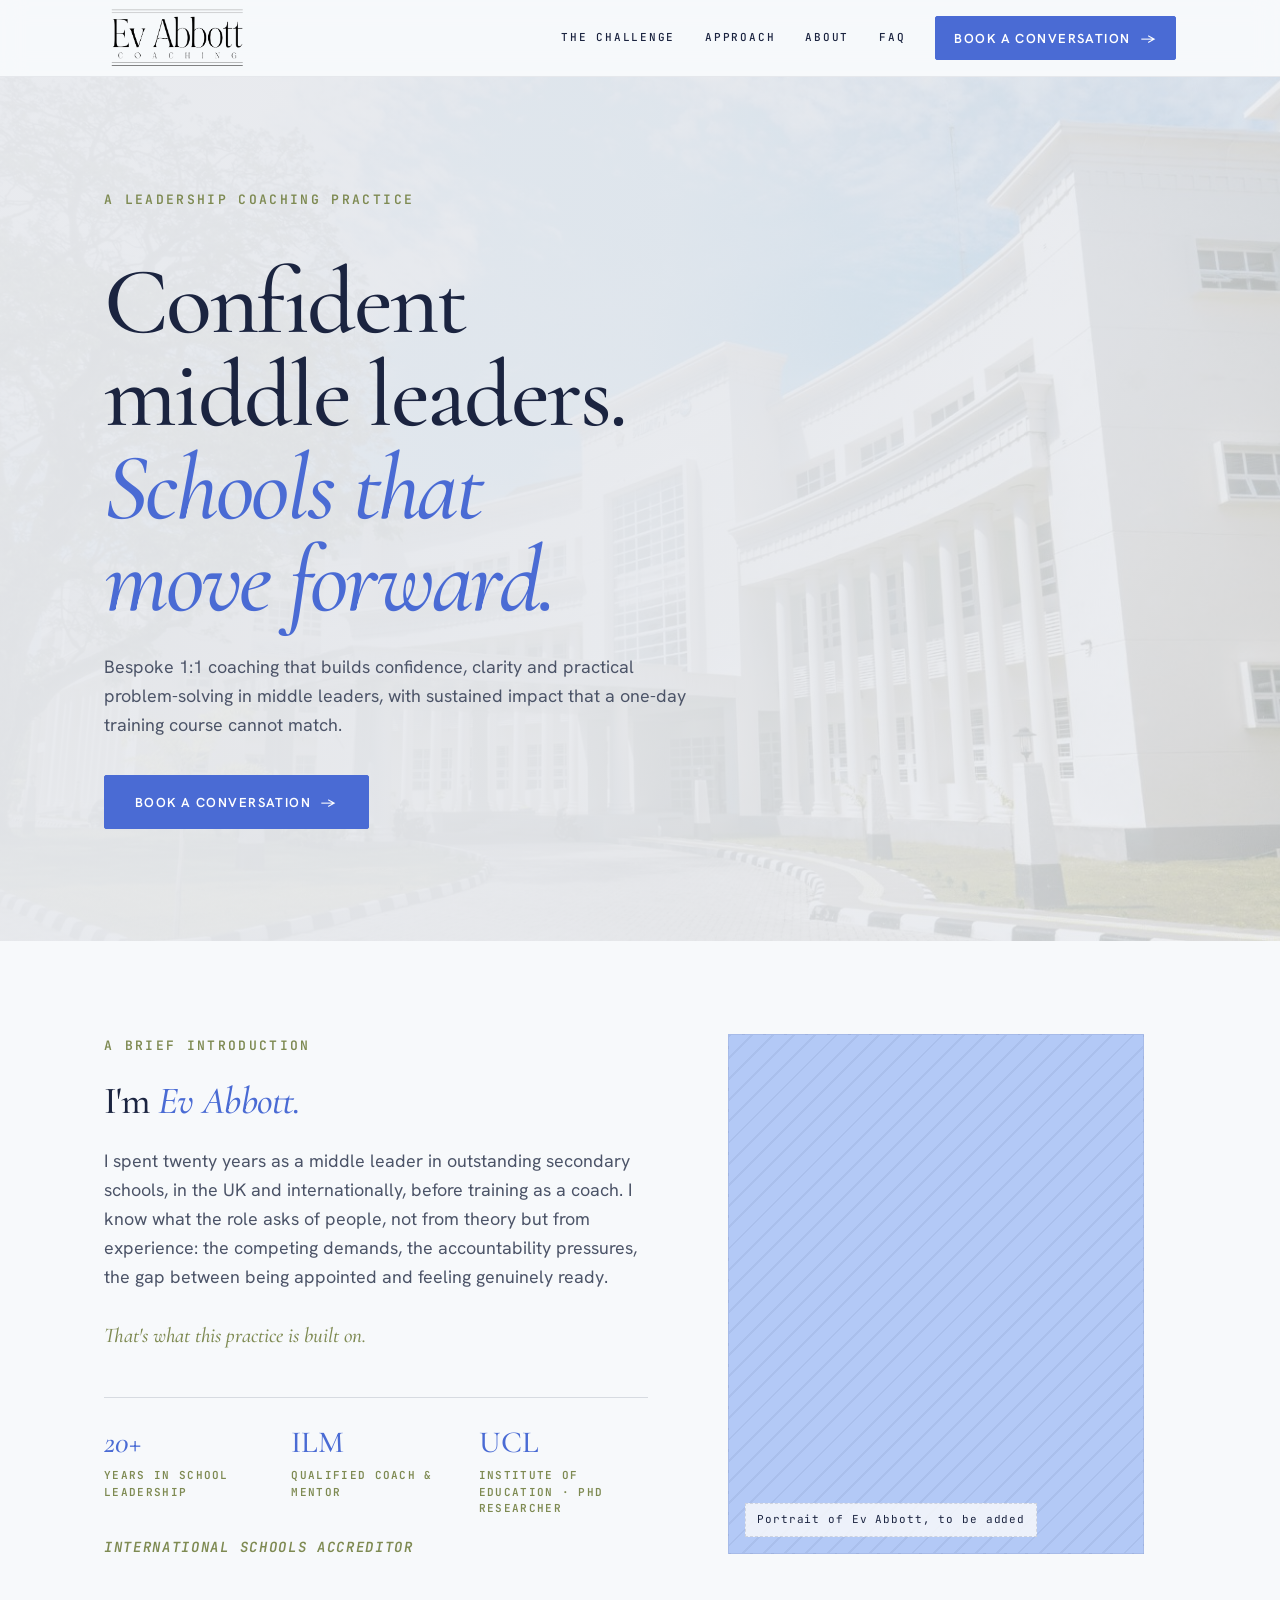
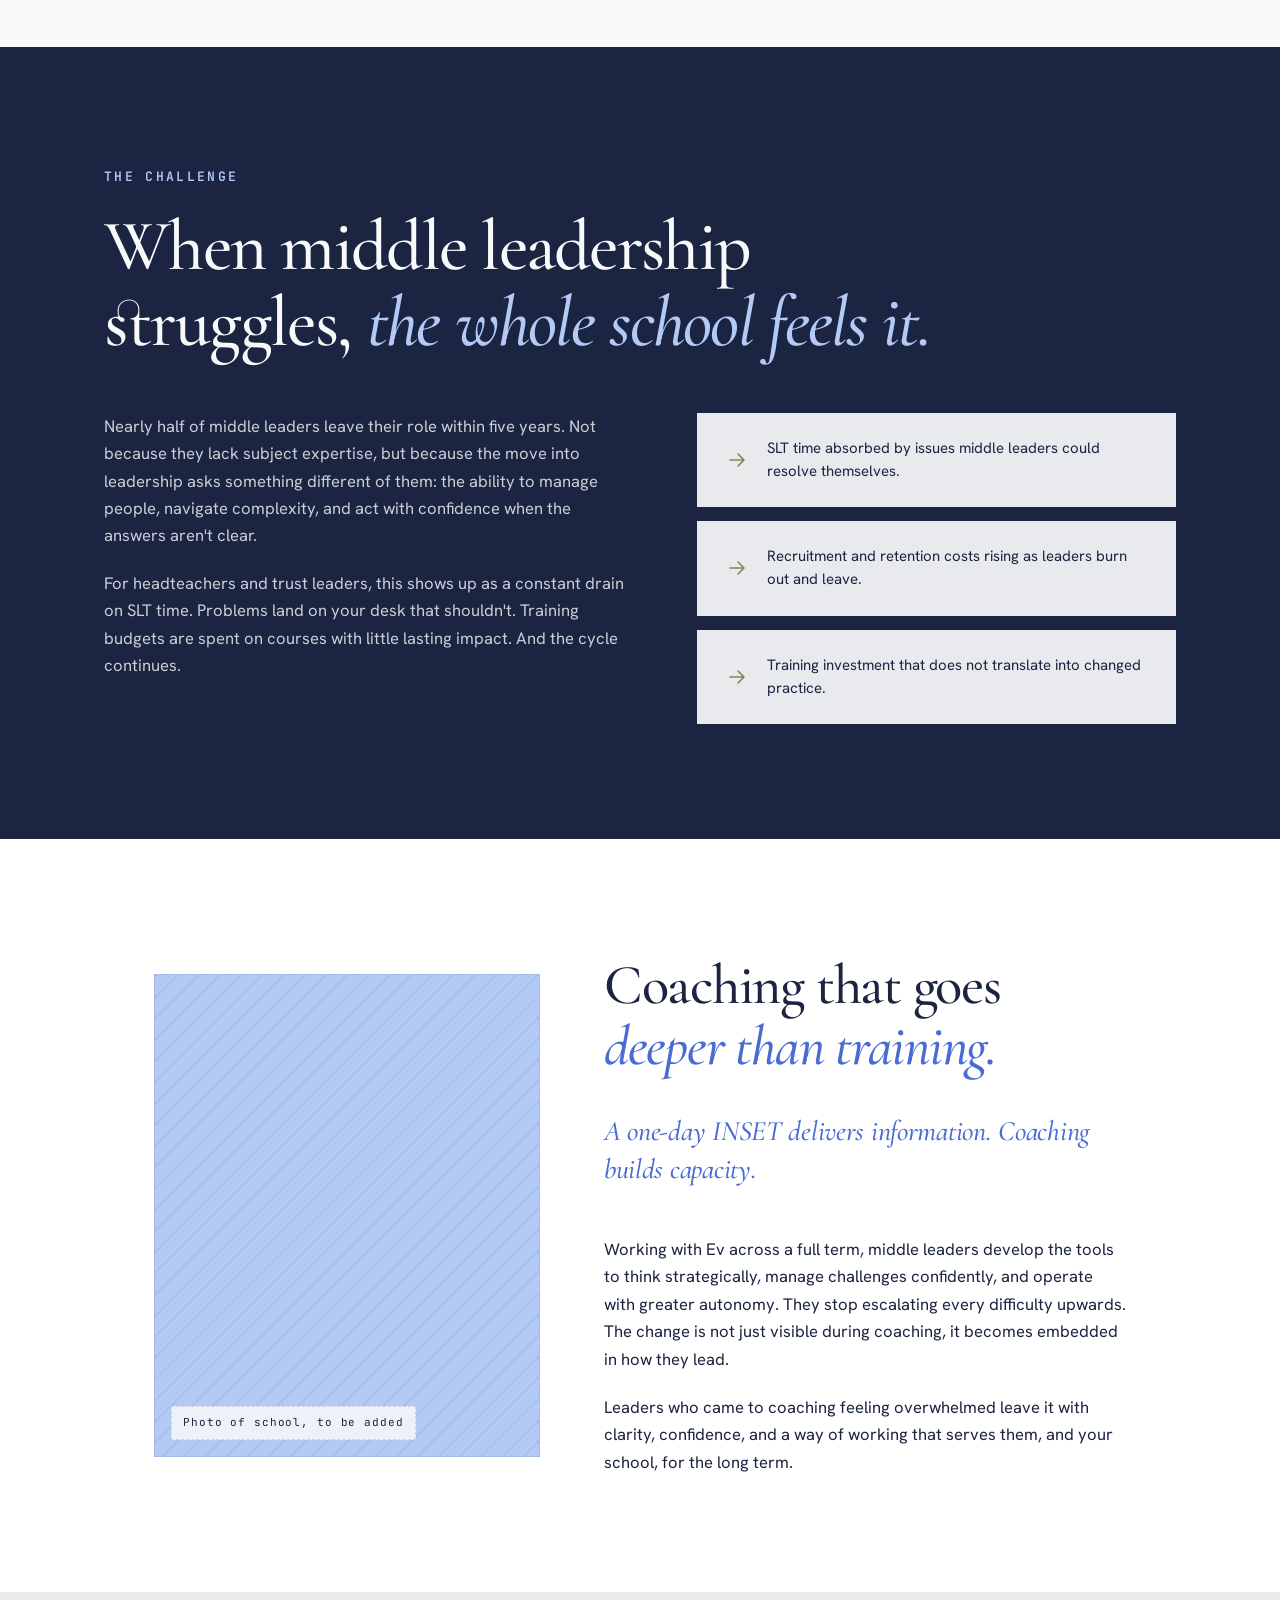
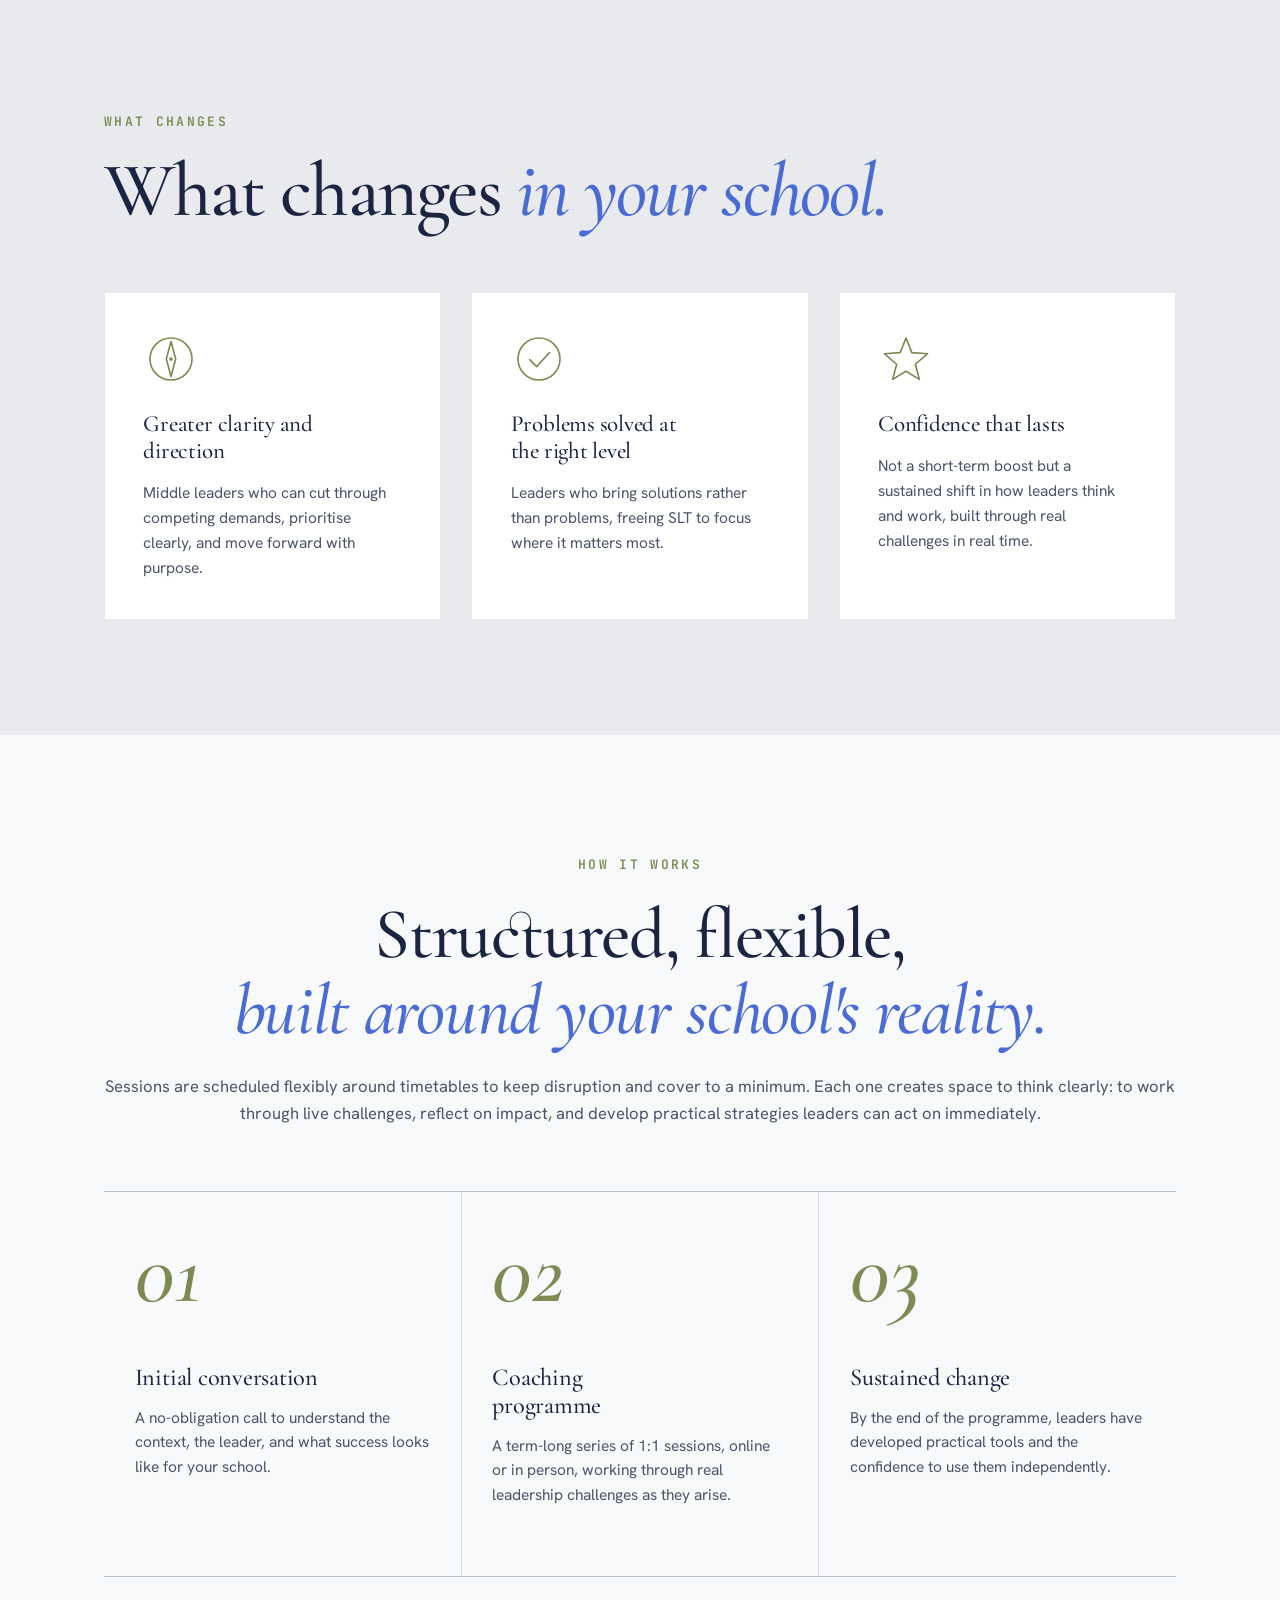
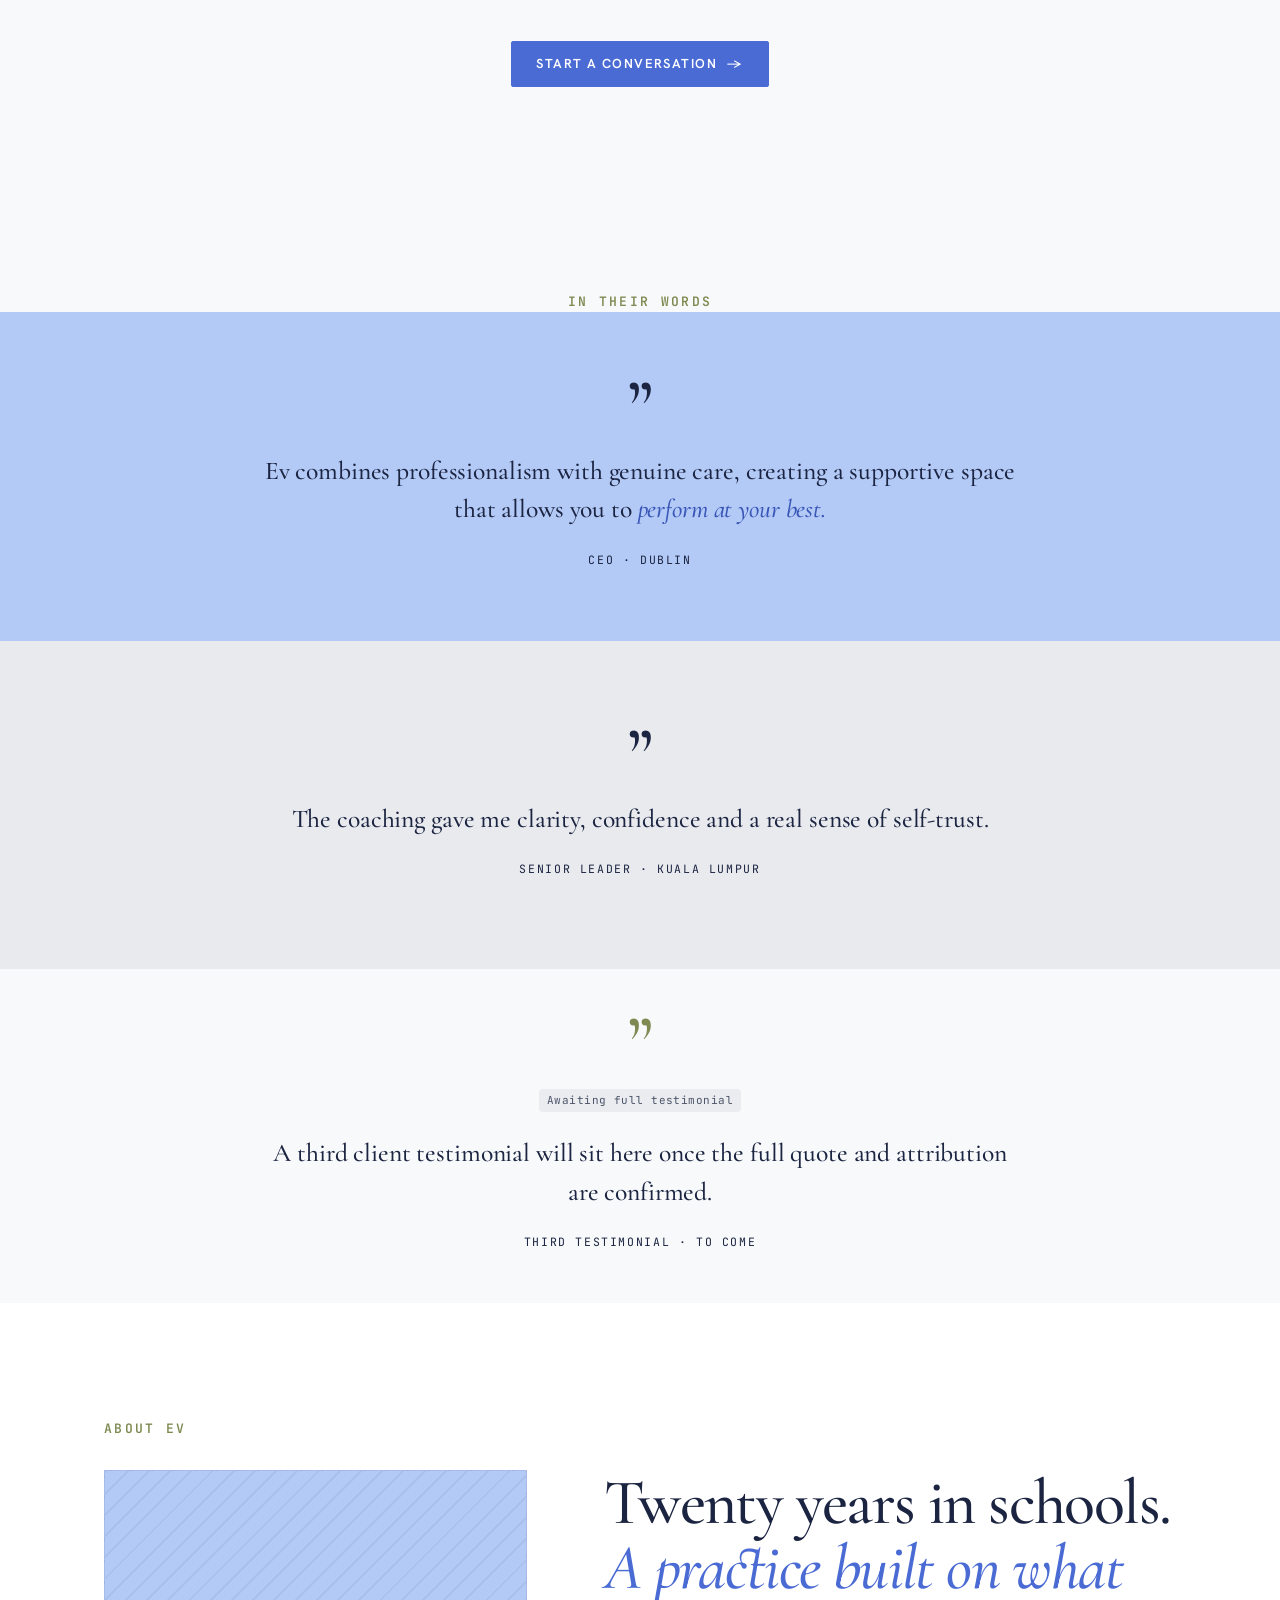
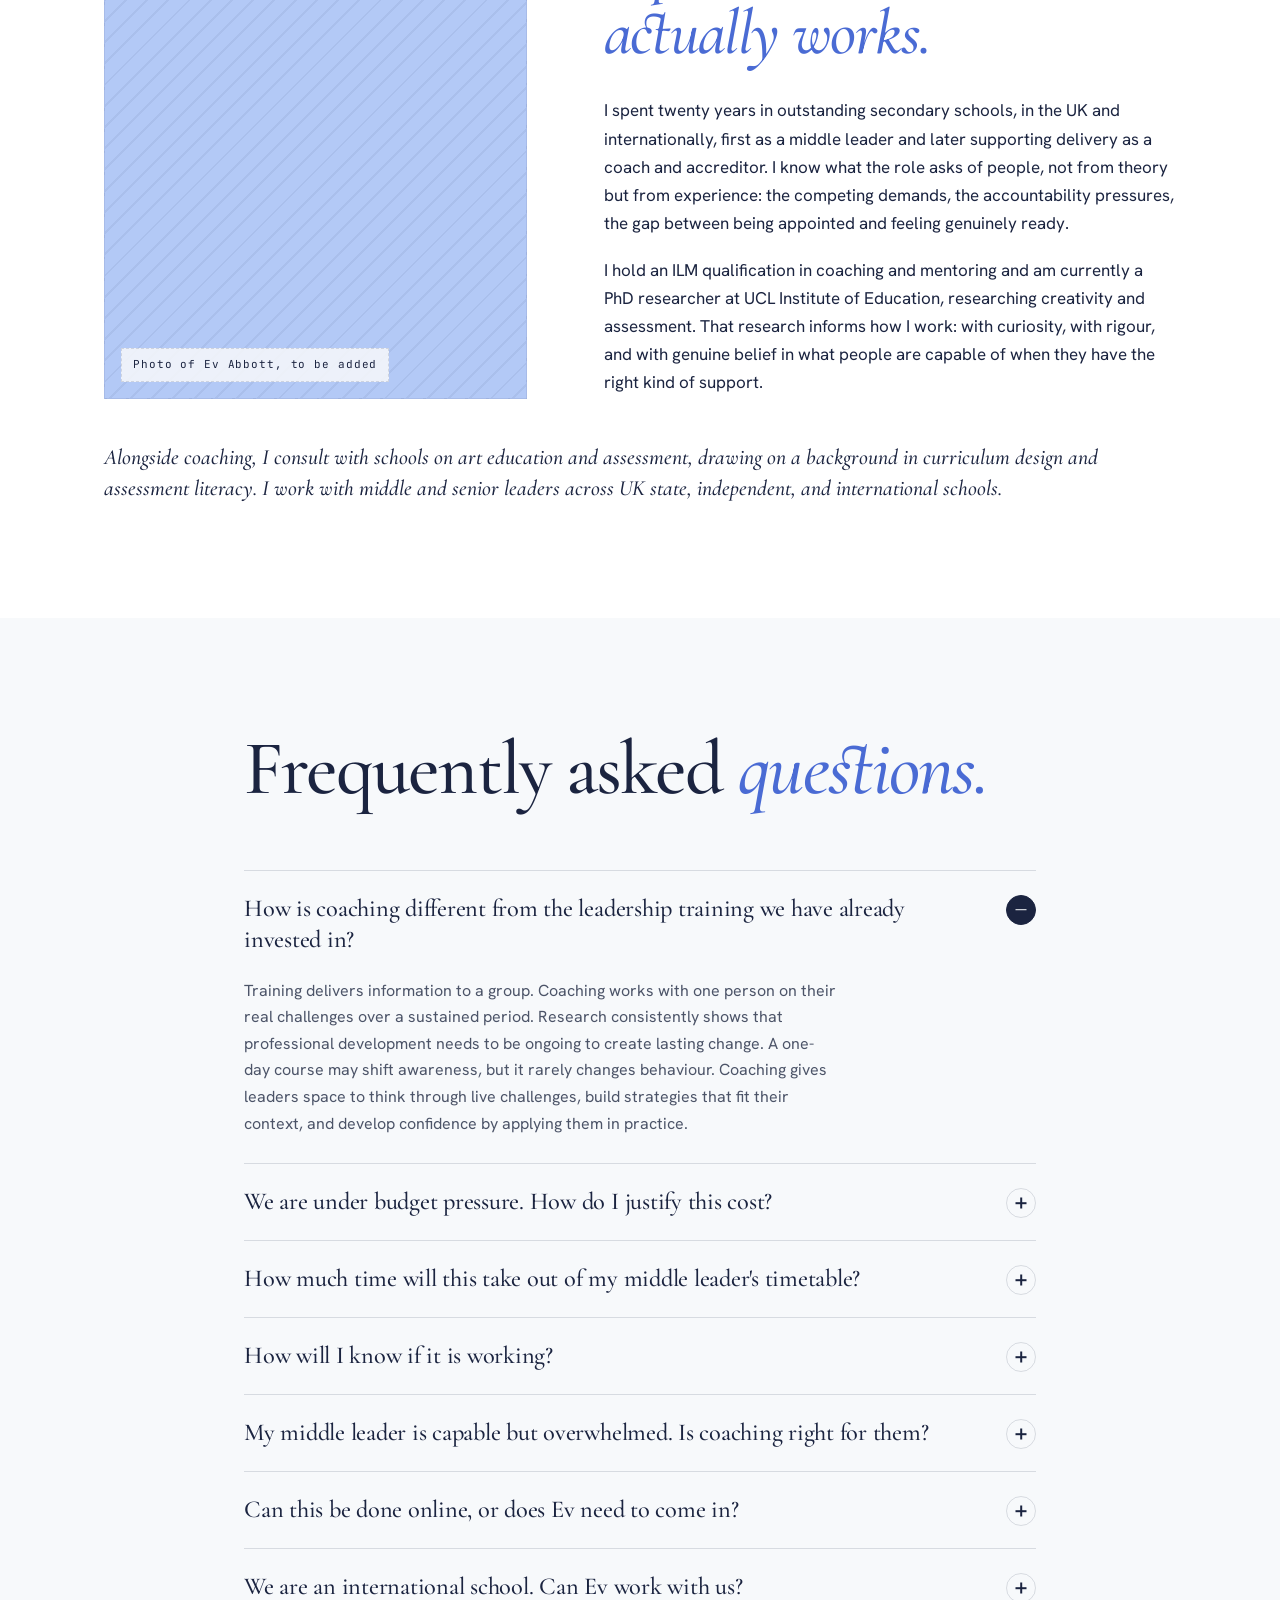
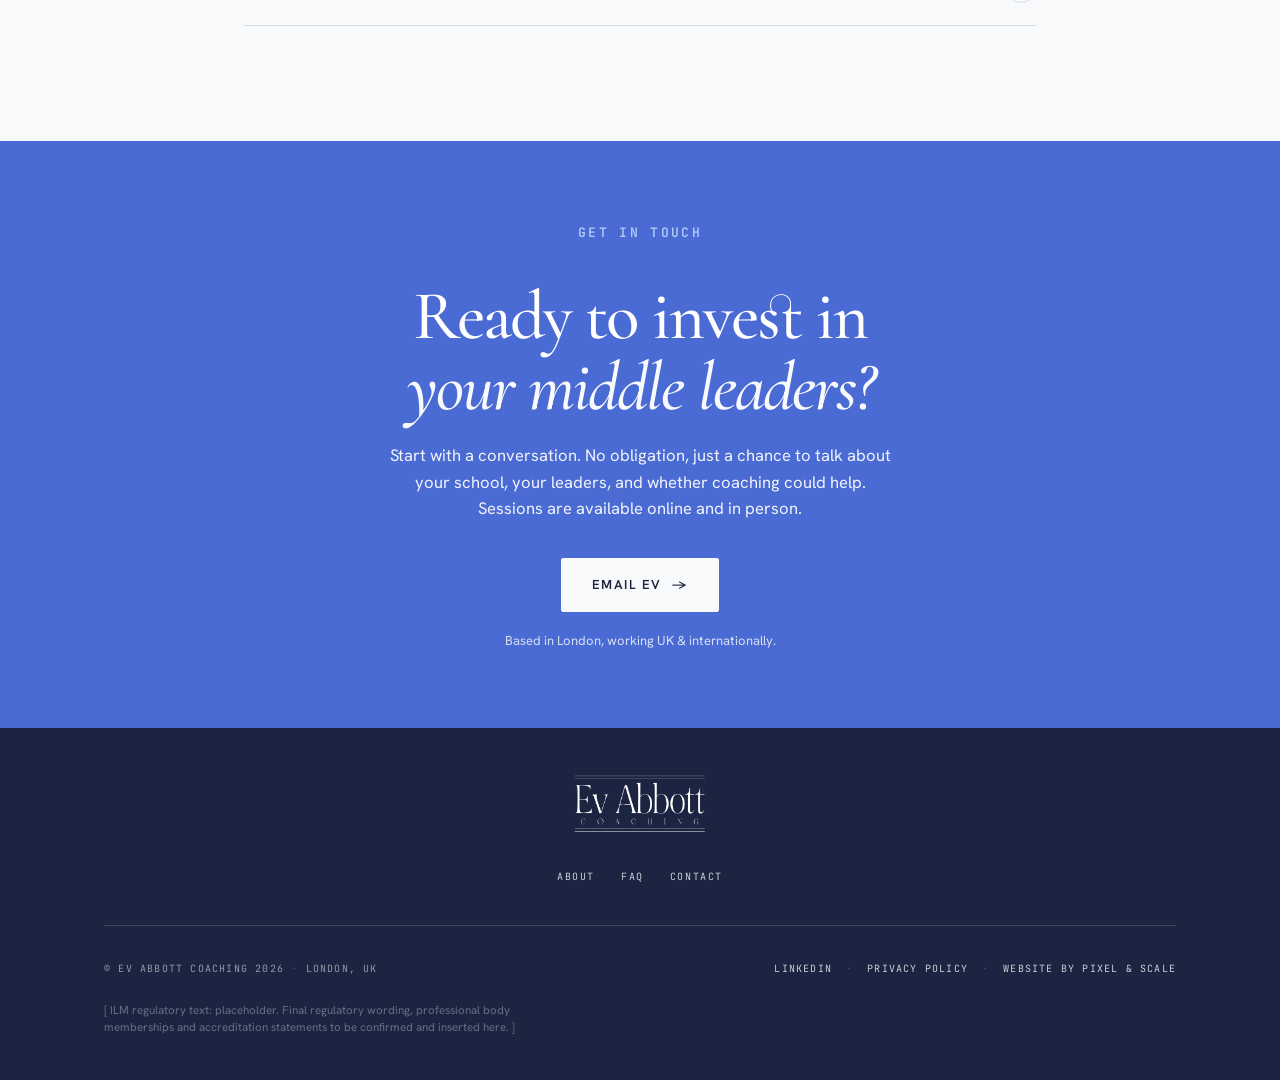
==== commit 4726e235: "Update bio: add "outstanding" and correct PhD focus to creativity and assessment Co-Authored-By: Cla" ====
--- a/index.html
+++ b/index.html
@@ -116,7 +116,7 @@
       <div class="intro__text">
         <p class="micro-label">A brief introduction</p>
         <h2 class="intro__lead display">I'm <span class="display__italic">Ev Abbott.</span></h2>
-        <p class="intro__body">I spent twenty years as a middle leader in secondary education, in the UK and internationally, before training as a coach. I know what the role asks of people, not from theory but from experience: the competing demands, the accountability pressures, the gap between being appointed and feeling genuinely ready.</p>
+        <p class="intro__body">I spent twenty years as a middle leader in outstanding secondary schools, in the UK and internationally, before training as a coach. I know what the role asks of people, not from theory but from experience: the competing demands, the accountability pressures, the gap between being appointed and feeling genuinely ready.</p>
         <p class="intro__sig">That's what this practice is built on.</p>
         <div class="intro__stats">
           <div class="intro__stat">
@@ -297,8 +297,8 @@
         <div class="about__text">
           <h2 class="display about__h2">Twenty years in schools.<br /><span class="display__italic">A practice built on what actually works.</span></h2>
           <div class="about__box about__box--body">
-            <p>I spent twenty years working in secondary education, in the UK and internationally, first as a middle leader and later supporting delivery as a coach and accreditor. I know what the role asks of people, not from theory but from experience: the competing demands, the accountability pressures, the gap between being appointed and feeling genuinely ready.</p>
-            <p>I hold an ILM qualification in coaching and mentoring and am currently a PhD researcher at UCL Institute of Education, examining how creativity is understood and assessed in leadership development. That research informs how I work: with curiosity, with rigour, and with genuine belief in what people are capable of when they have the right kind of support.</p>
+            <p>I spent twenty years in outstanding secondary schools, in the UK and internationally, first as a middle leader and later supporting delivery as a coach and accreditor. I know what the role asks of people, not from theory but from experience: the competing demands, the accountability pressures, the gap between being appointed and feeling genuinely ready.</p>
+            <p>I hold an ILM qualification in coaching and mentoring and am currently a PhD researcher at UCL Institute of Education, researching creativity and assessment. That research informs how I work: with curiosity, with rigour, and with genuine belief in what people are capable of when they have the right kind of support.</p>
           </div>
         </div>
       </div>
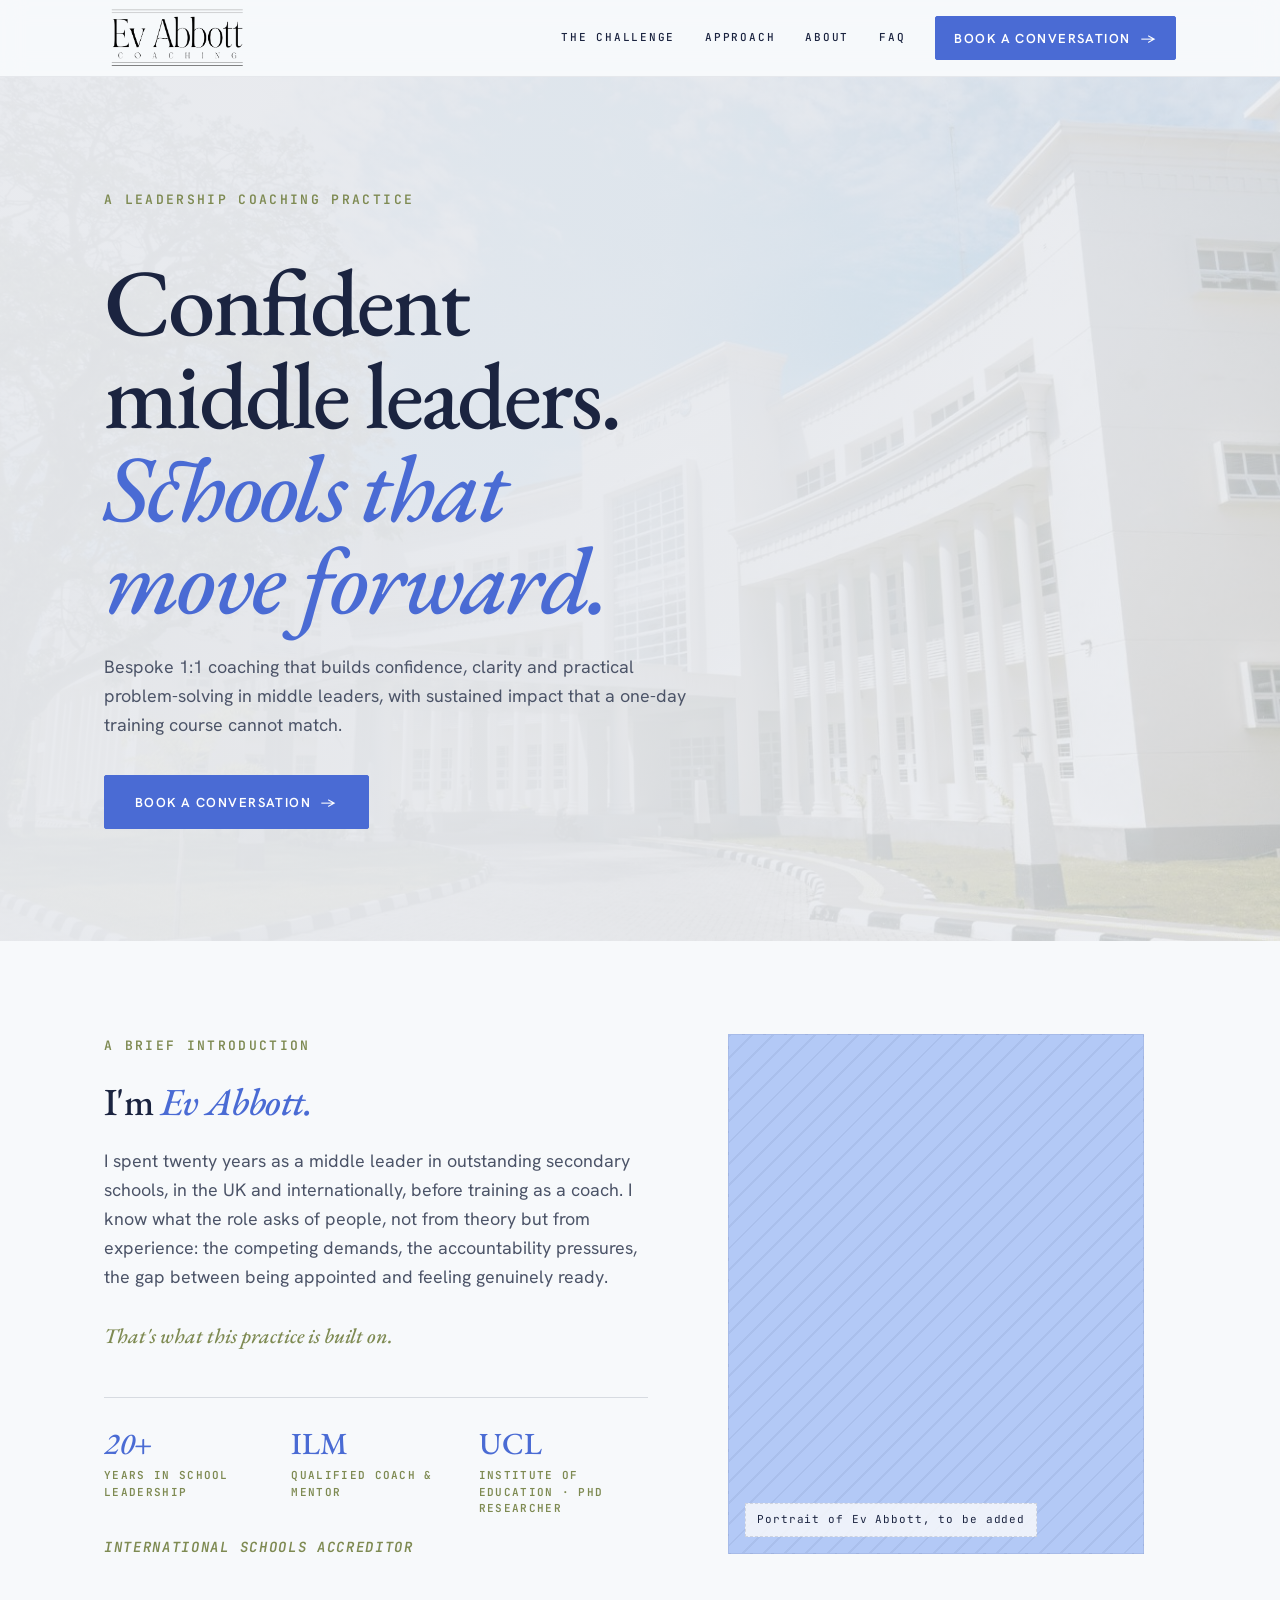
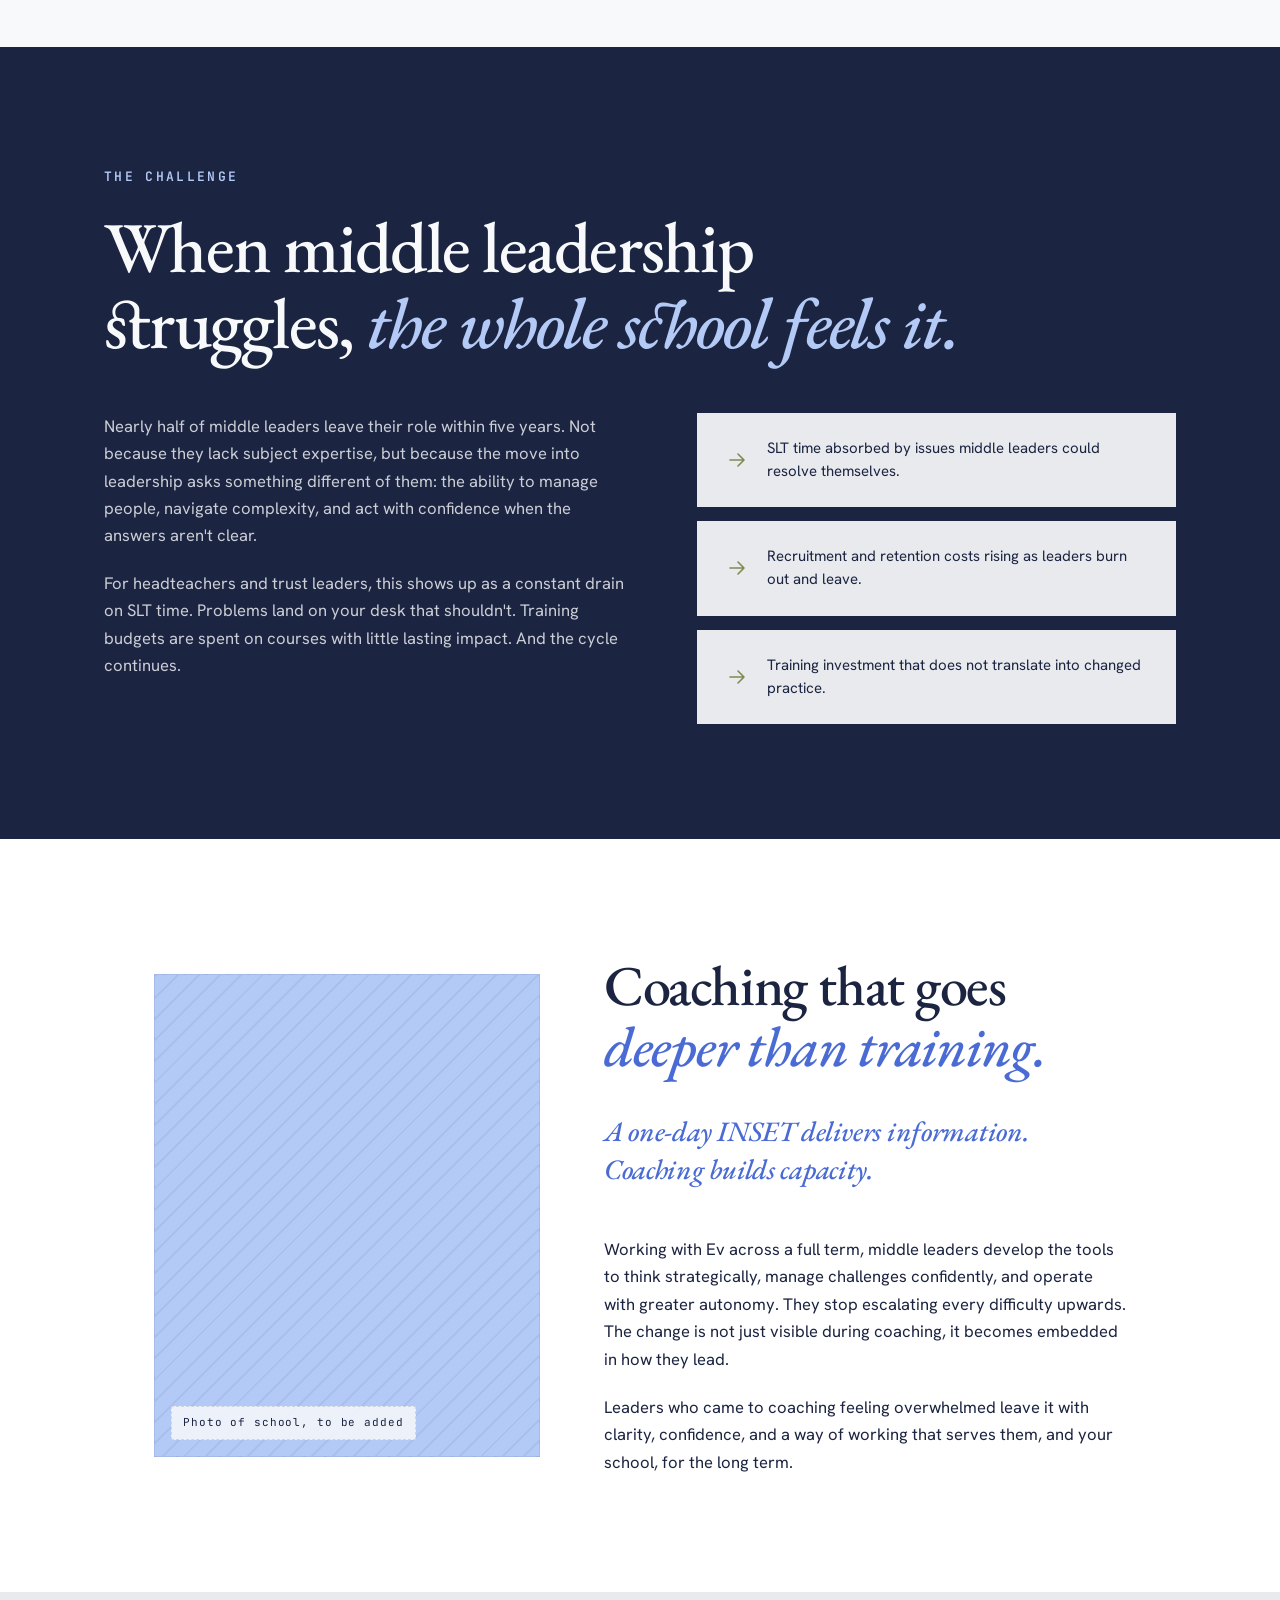
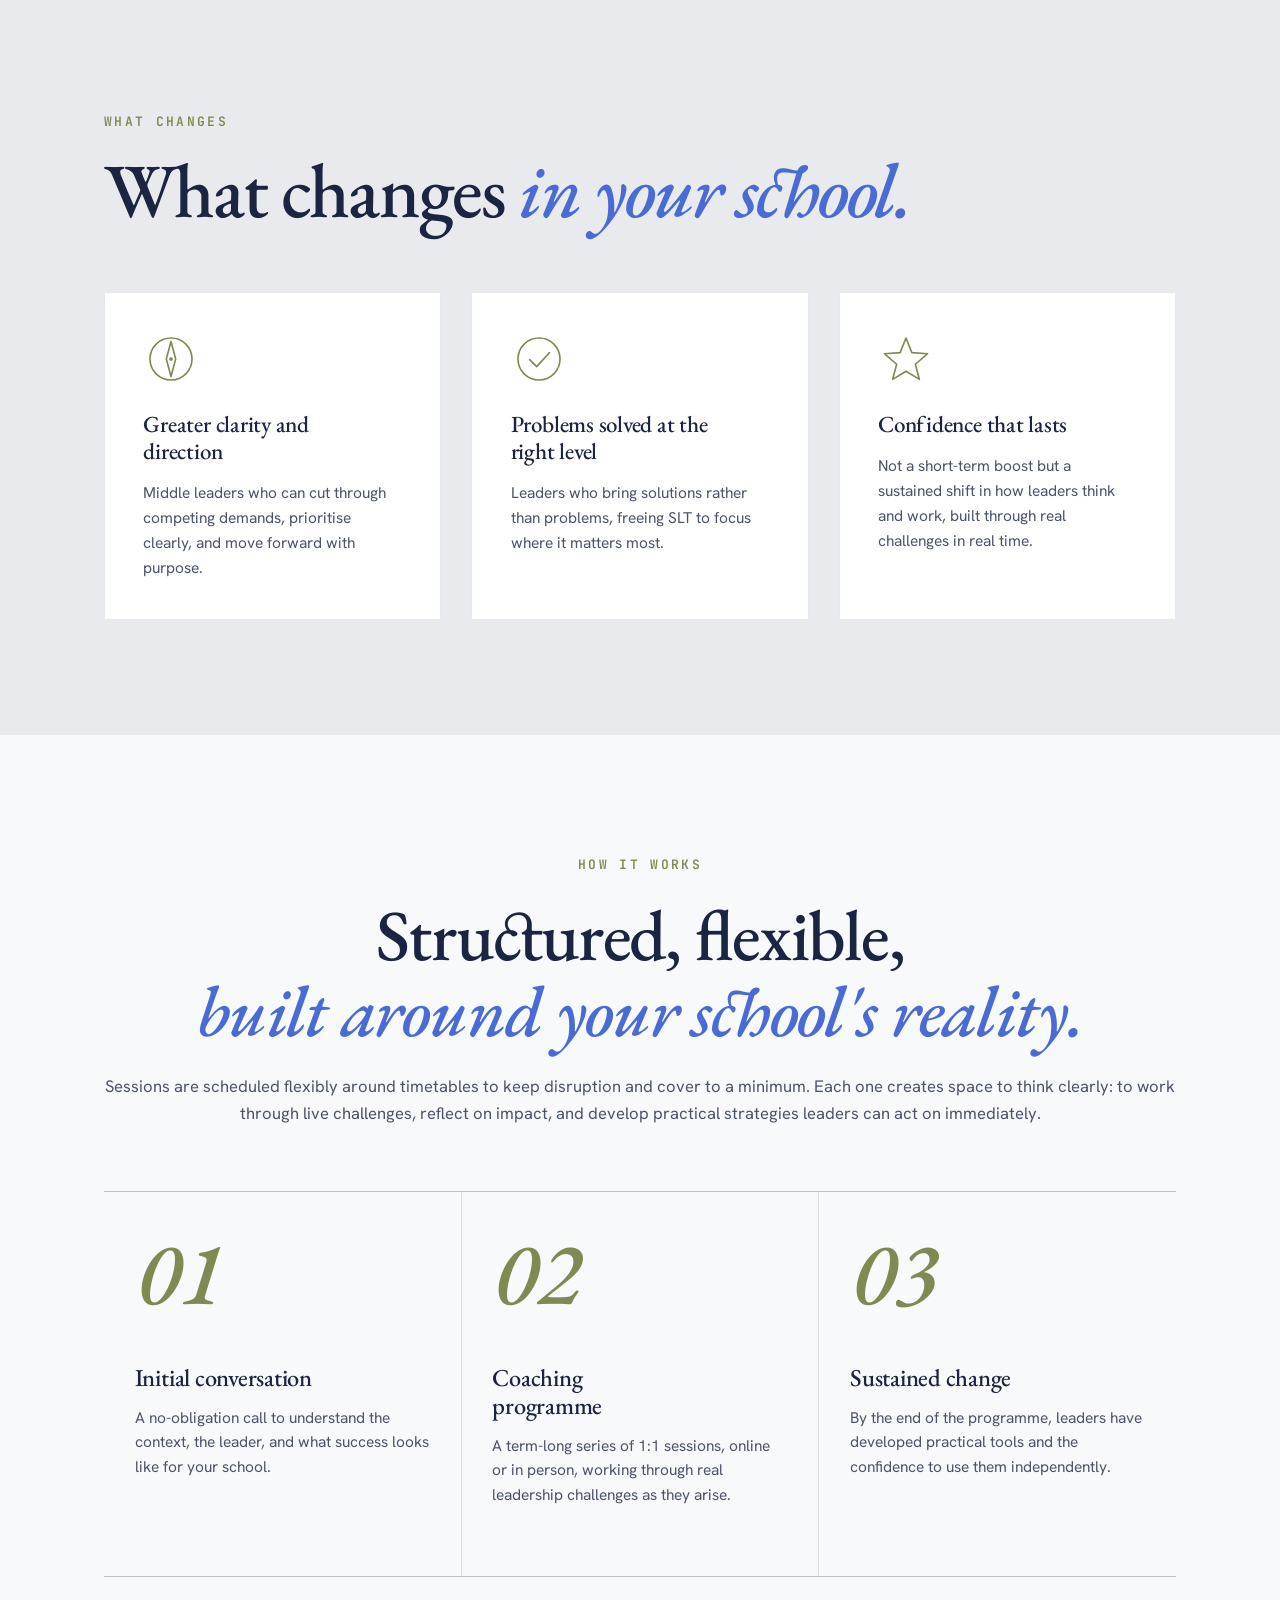
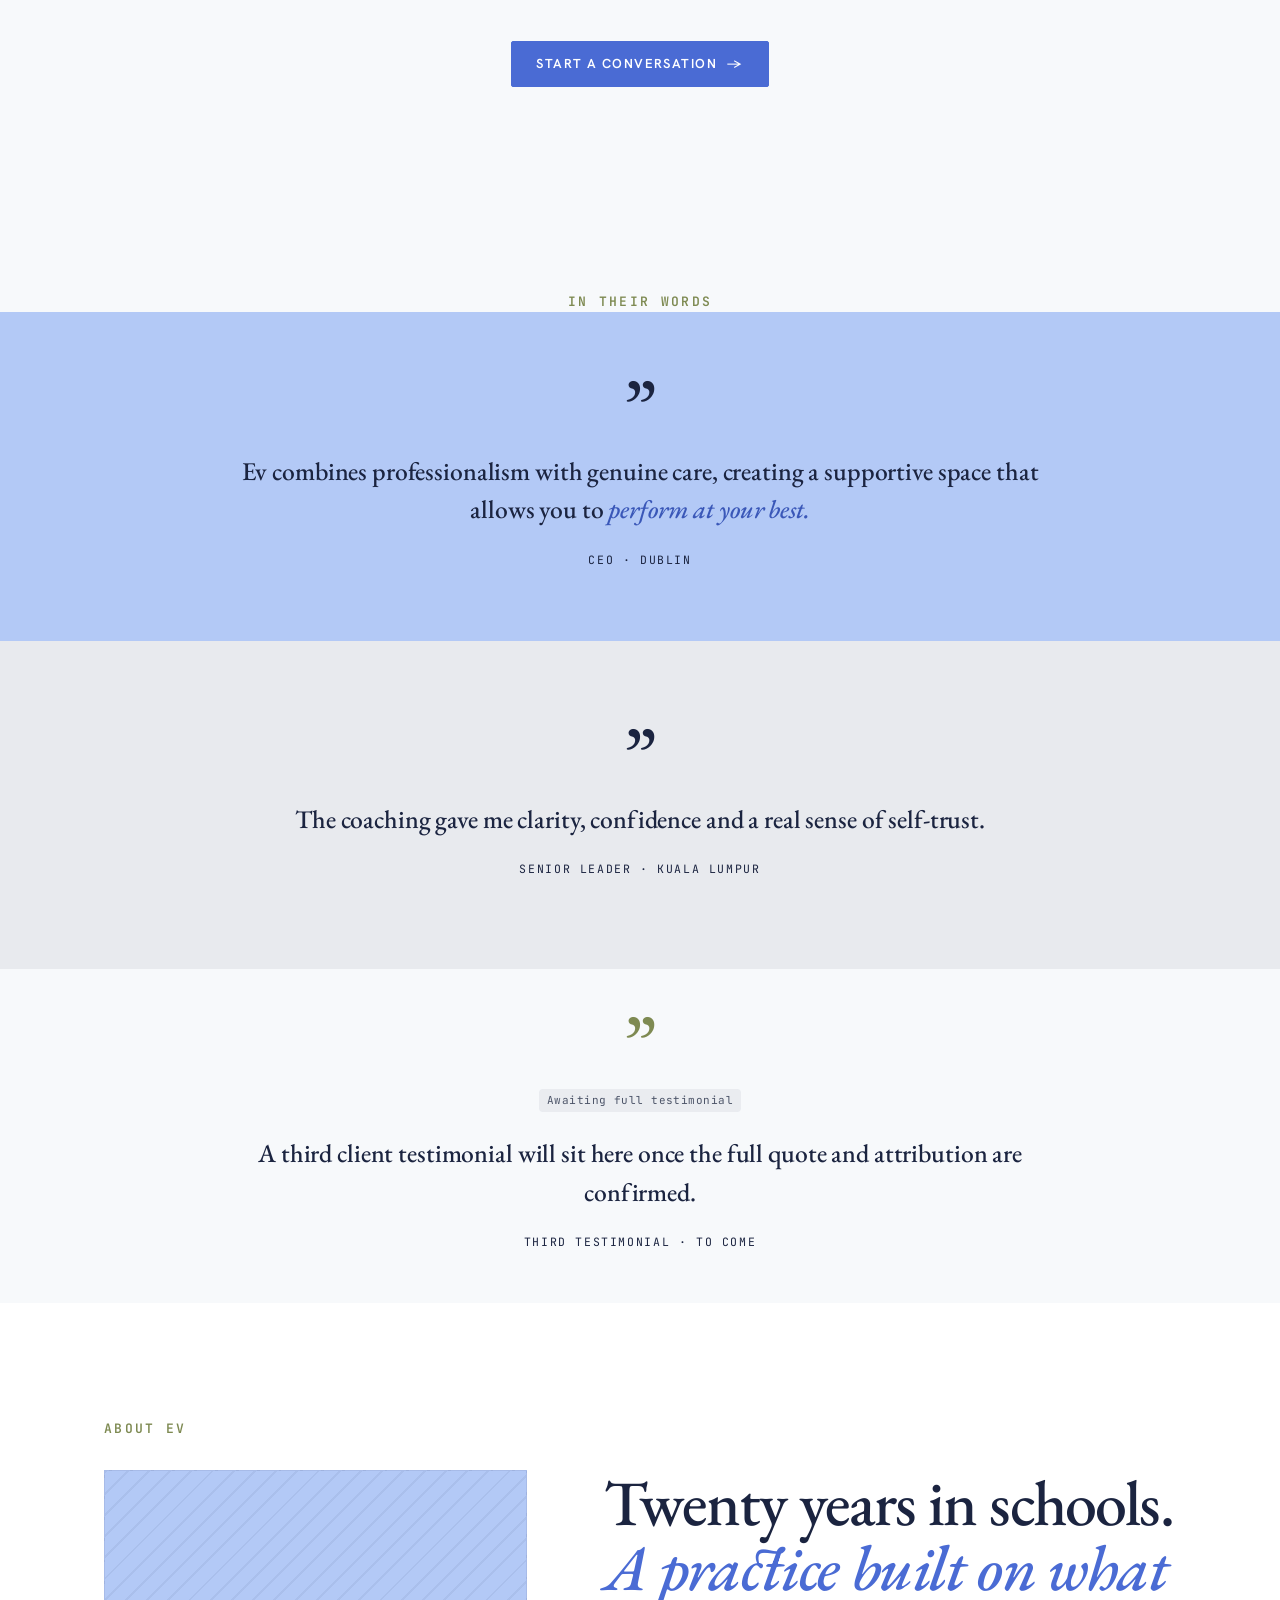
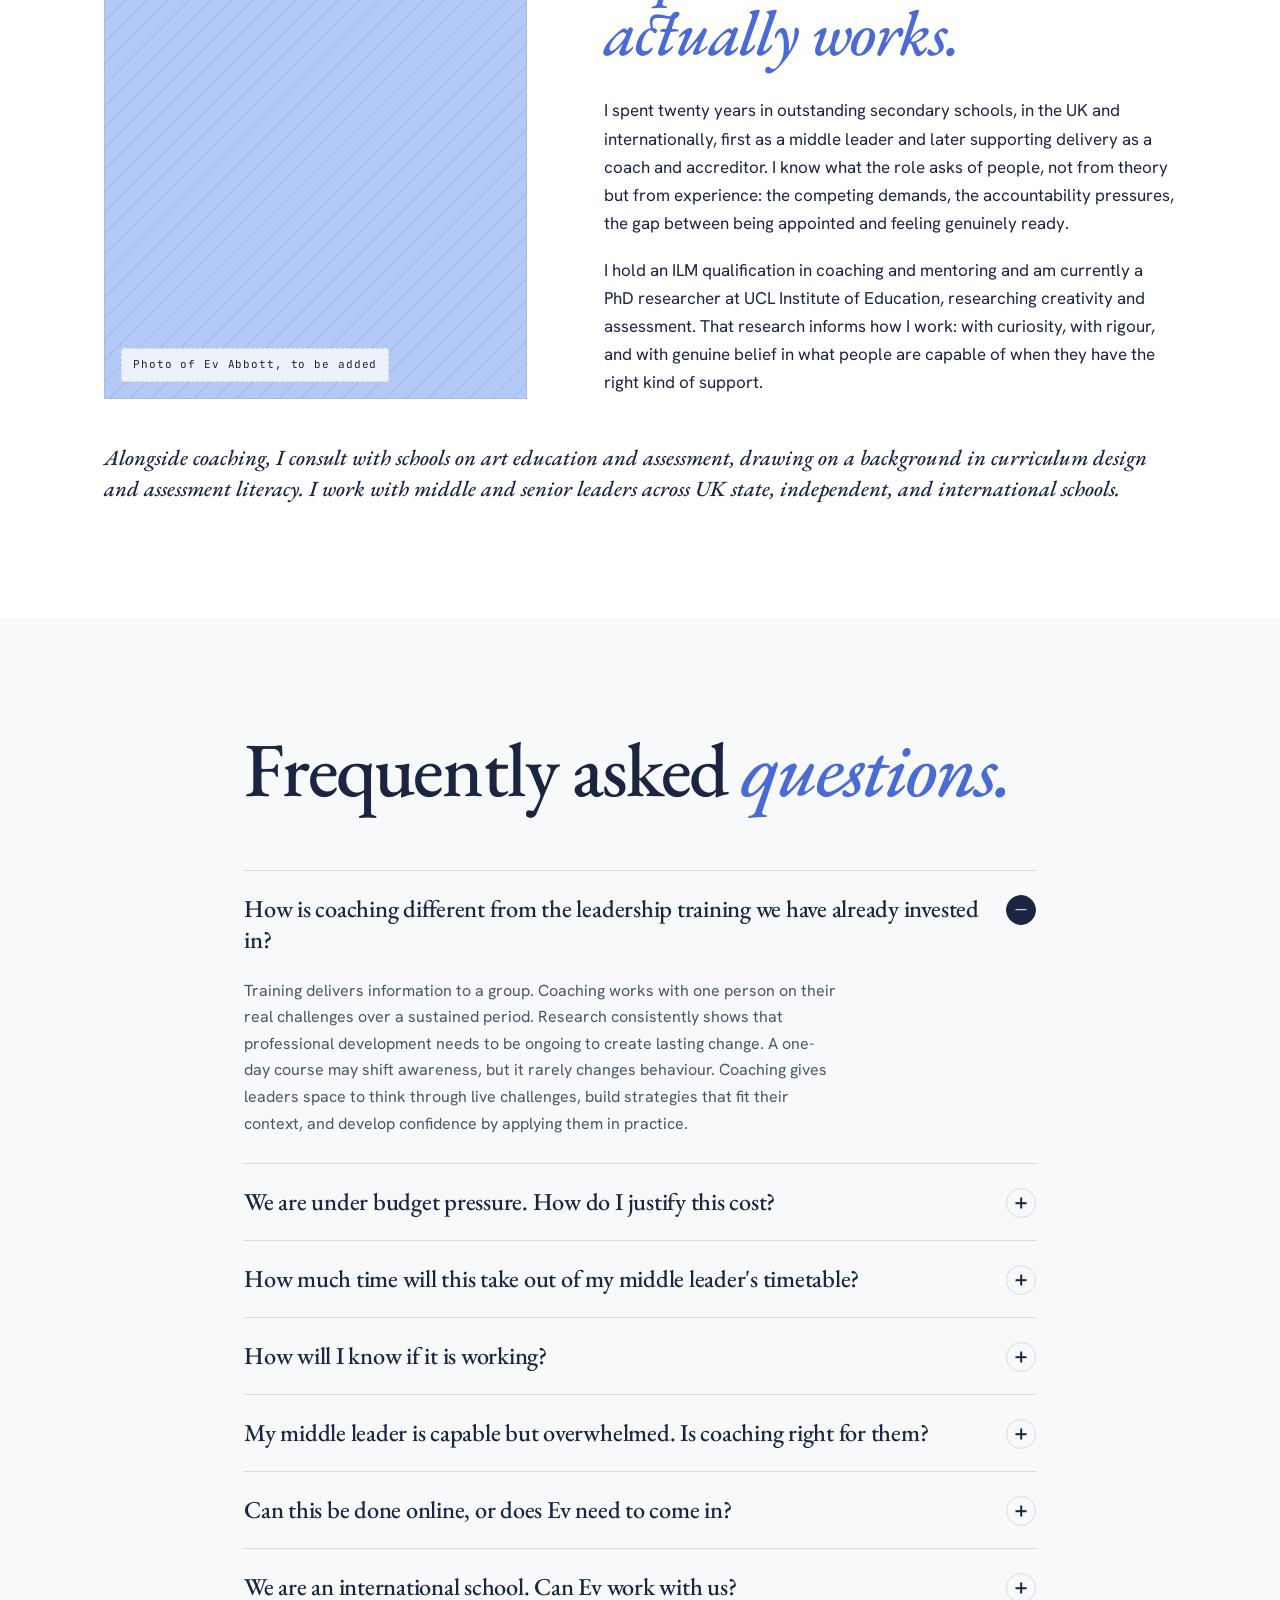
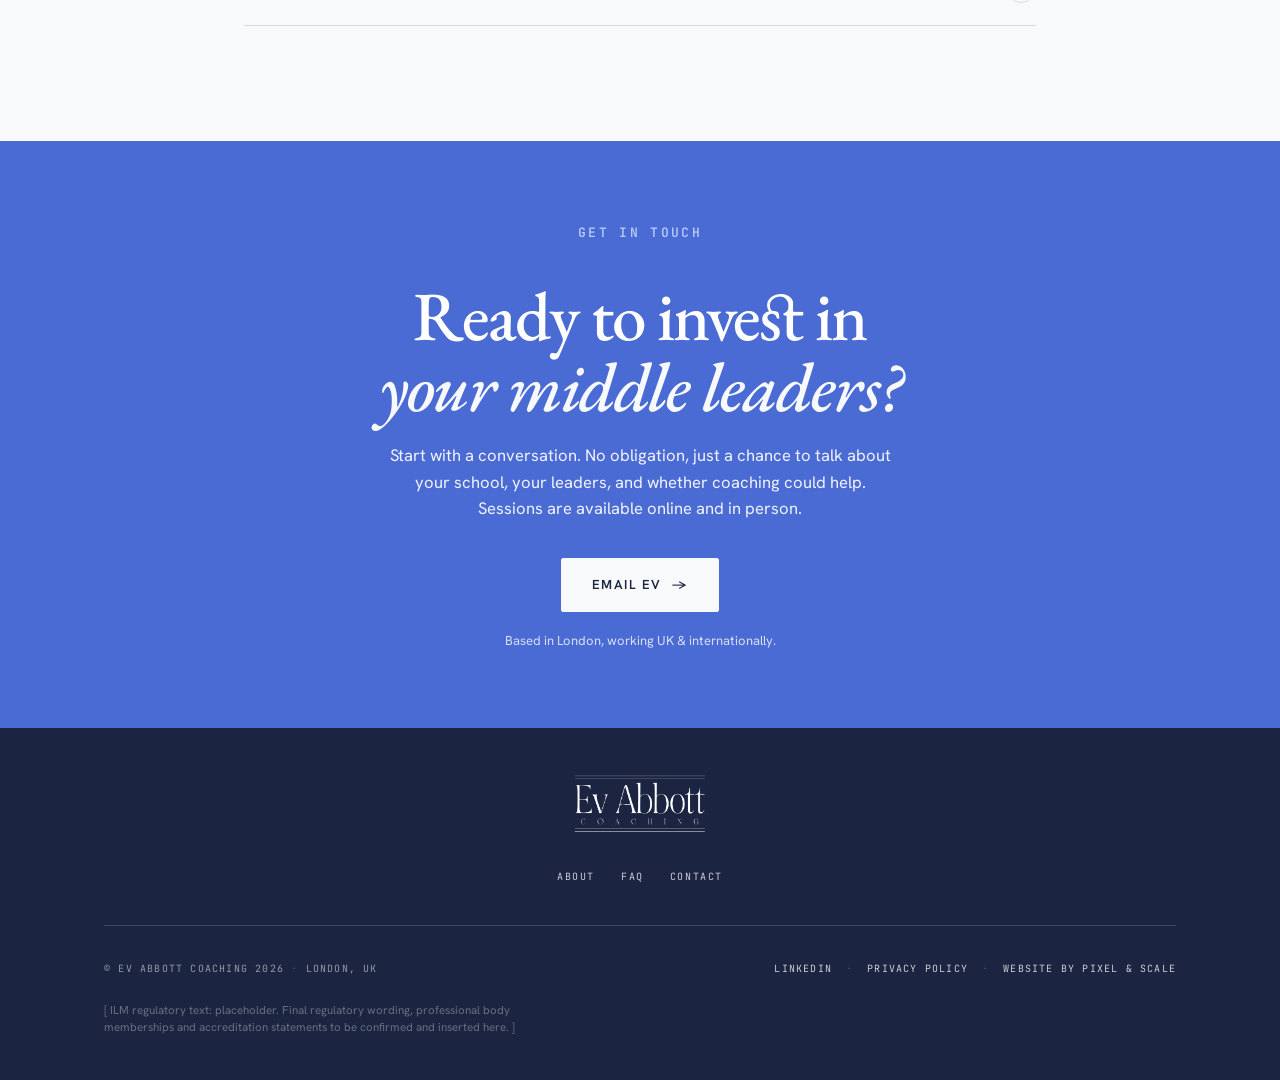
==== commit 2eb27da5: "Switch display serif from Cormorant Garamond to EB Garamond Cormorant's italic was significantly thi" ====
--- a/index.html
+++ b/index.html
@@ -24,15 +24,15 @@
 <meta name="twitter:description" content="Bespoke 1:1 leadership coaching for middle leaders in UK and international schools." />
 <meta name="twitter:image" content="https://www.evabbottcoaching.com/images/og-image.jpg" /><!-- TODO -->
 
-<!-- Favicon — SVG monogram (italic "Ev" on cream) -->
-<link rel="icon" href="icon.svg" type="image/svg+xml" />
-<!-- TODO: add a 180×180 PNG apple-touch-icon for iOS home-screen save -->
-<!-- <link rel="apple-touch-icon" href="apple-touch-icon.png" /> -->
-
-<!-- Fonts: Cormorant Garamond (display) · Hanken Grotesk (text) · JetBrains Mono (micro-labels) -->
+<!-- Favicon — EA monogram (brand mark) -->
+<link rel="icon" type="image/png" sizes="32x32" href="images/favicon-32.png" />
+<link rel="icon" type="image/png" href="images/Ev-Abbott-coaching-favicon.png" />
+<link rel="apple-touch-icon" href="images/apple-touch-icon.png" />
+
+<!-- Fonts: EB Garamond (display) · Hanken Grotesk (text) · JetBrains Mono (micro-labels) -->
 <link rel="preconnect" href="https://fonts.googleapis.com" />
 <link rel="preconnect" href="https://fonts.gstatic.com" crossorigin />
-<link href="https://fonts.googleapis.com/css2?family=Cormorant+Garamond:ital,wght@0,400;0,500;0,600;1,400;1,500;1,600&family=Hanken+Grotesk:wght@300;400;500;600&family=JetBrains+Mono:ital,wght@0,400;0,500;0,600;1,500;1,600&display=swap" rel="stylesheet" />
+<link href="https://fonts.googleapis.com/css2?family=EB+Garamond:ital,wght@0,400;0,500;0,600;0,700;1,400;1,500;1,600;1,700&family=Hanken+Grotesk:wght@300;400;500;600&family=JetBrains+Mono:ital,wght@0,400;0,500;0,600;1,500;1,600&display=swap" rel="stylesheet" />
 
 <link rel="stylesheet" href="styles/main.css" />
 
--- a/styles/main.css
+++ b/styles/main.css
@@ -28,7 +28,7 @@
   --line-soft:   rgba(27, 36, 64, 0.08);
   --line-on-dark: rgba(247, 249, 251, 0.16);
 
-  --serif: 'Cormorant Garamond', 'Iowan Old Style', 'Palatino Linotype', Palatino, Georgia, serif;
+  --serif: 'EB Garamond', 'Iowan Old Style', 'Palatino Linotype', Palatino, Georgia, serif;
   --sans:  'Hanken Grotesk', -apple-system, BlinkMacSystemFont, 'Segoe UI', Helvetica, Arial, sans-serif;
   --mono:  'JetBrains Mono', ui-monospace, 'SF Mono', Menlo, Consolas, monospace;
 
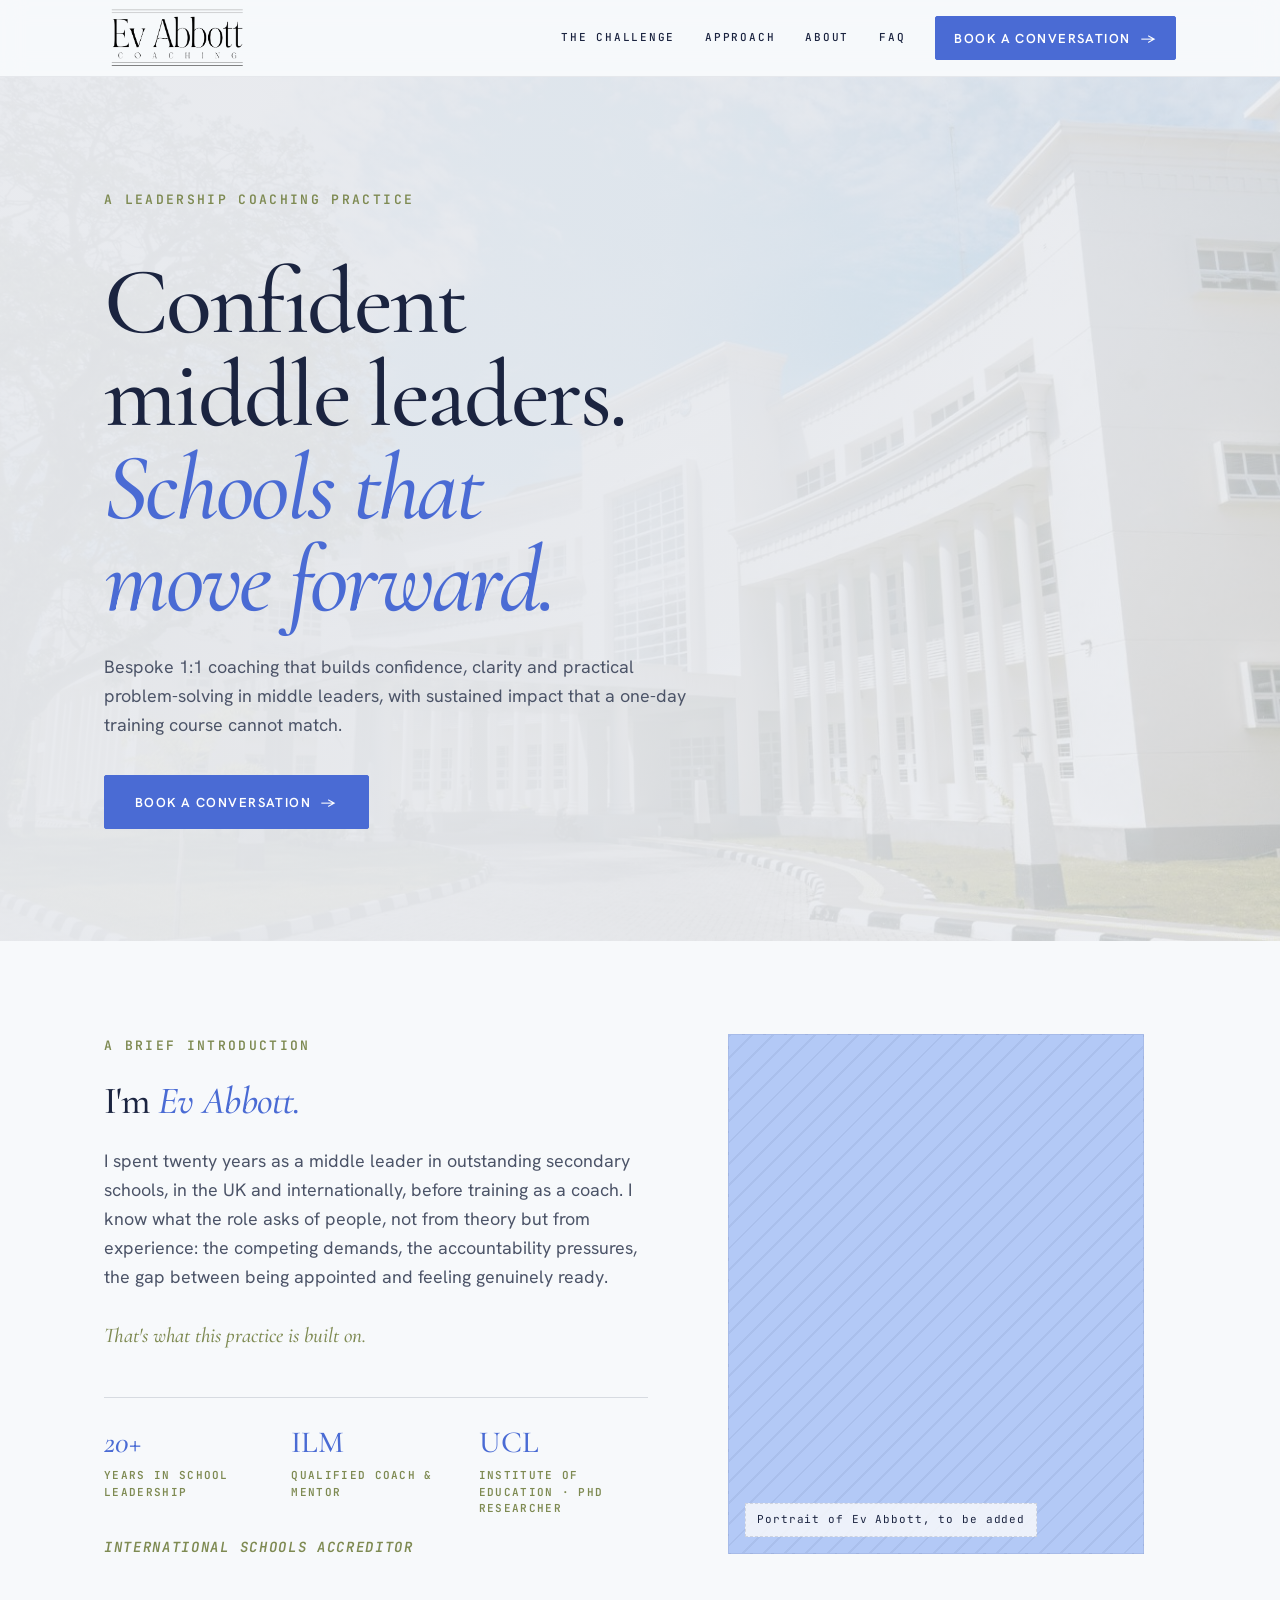
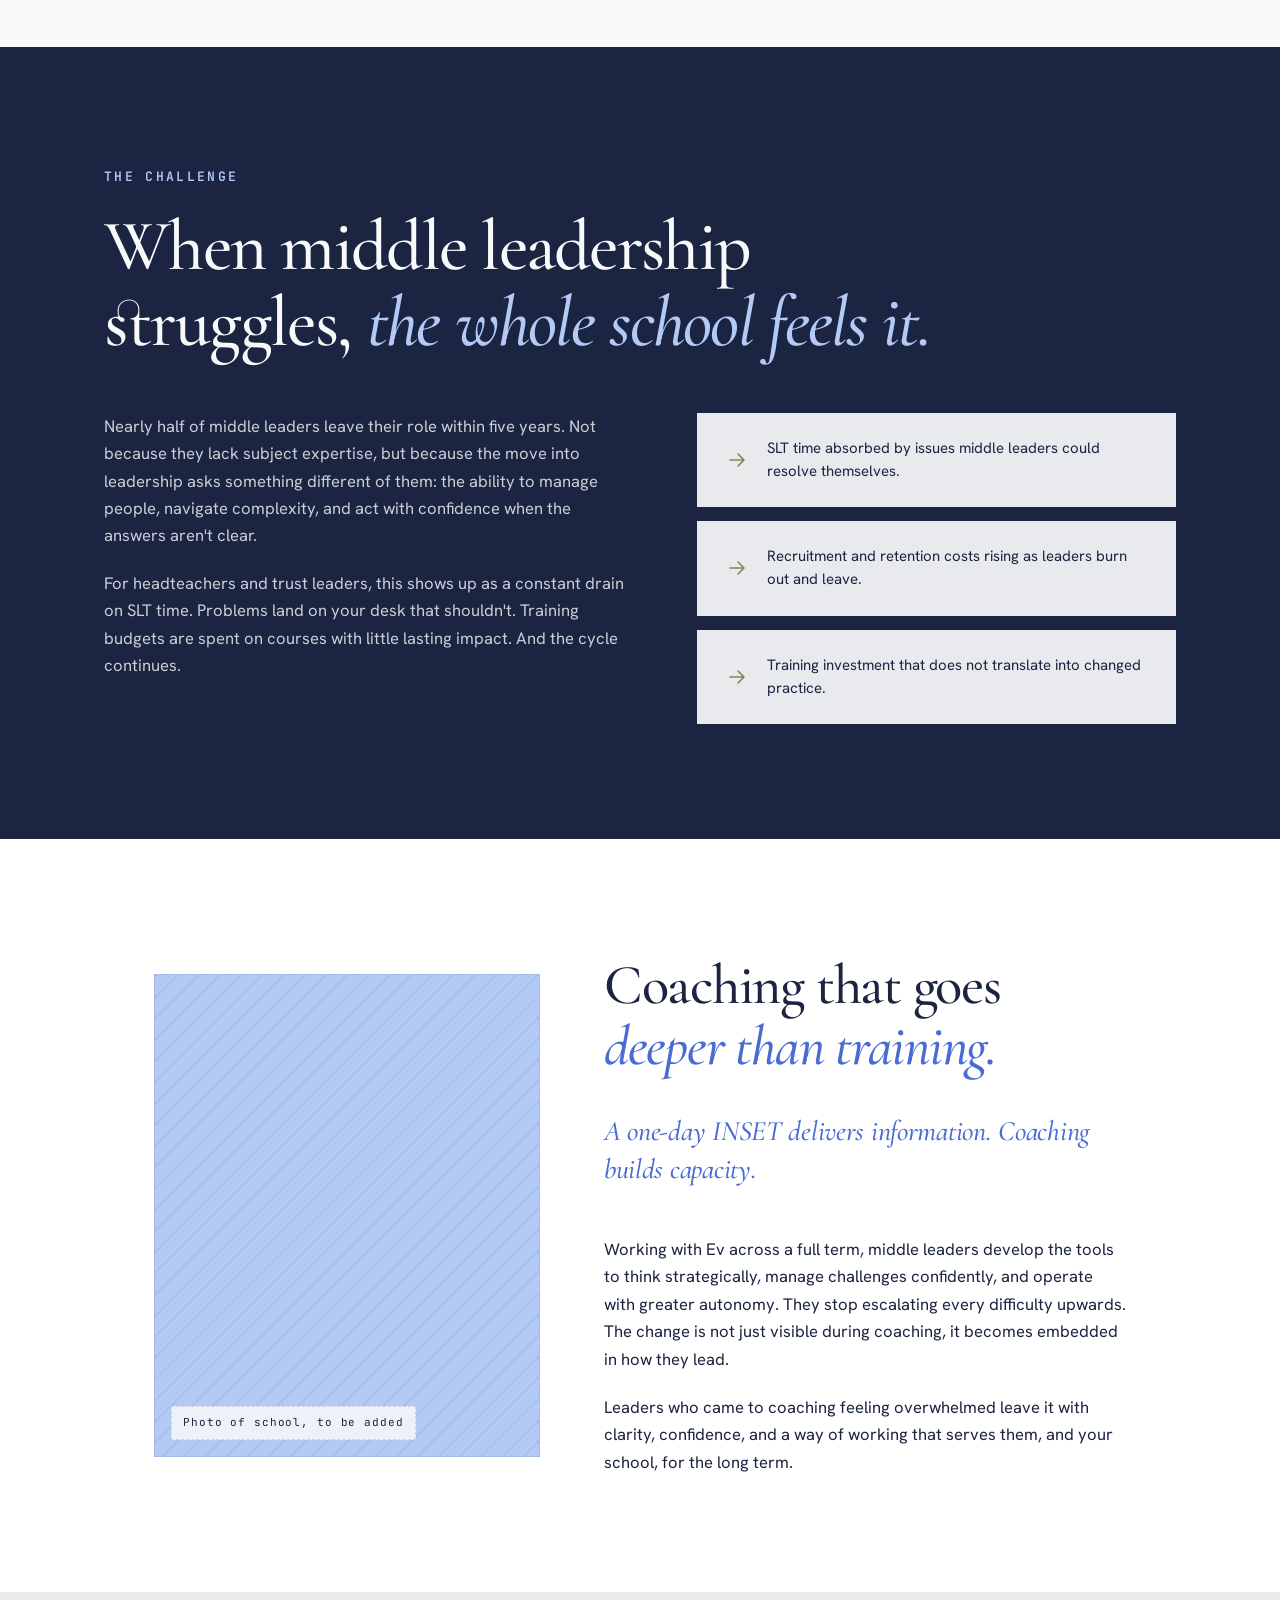
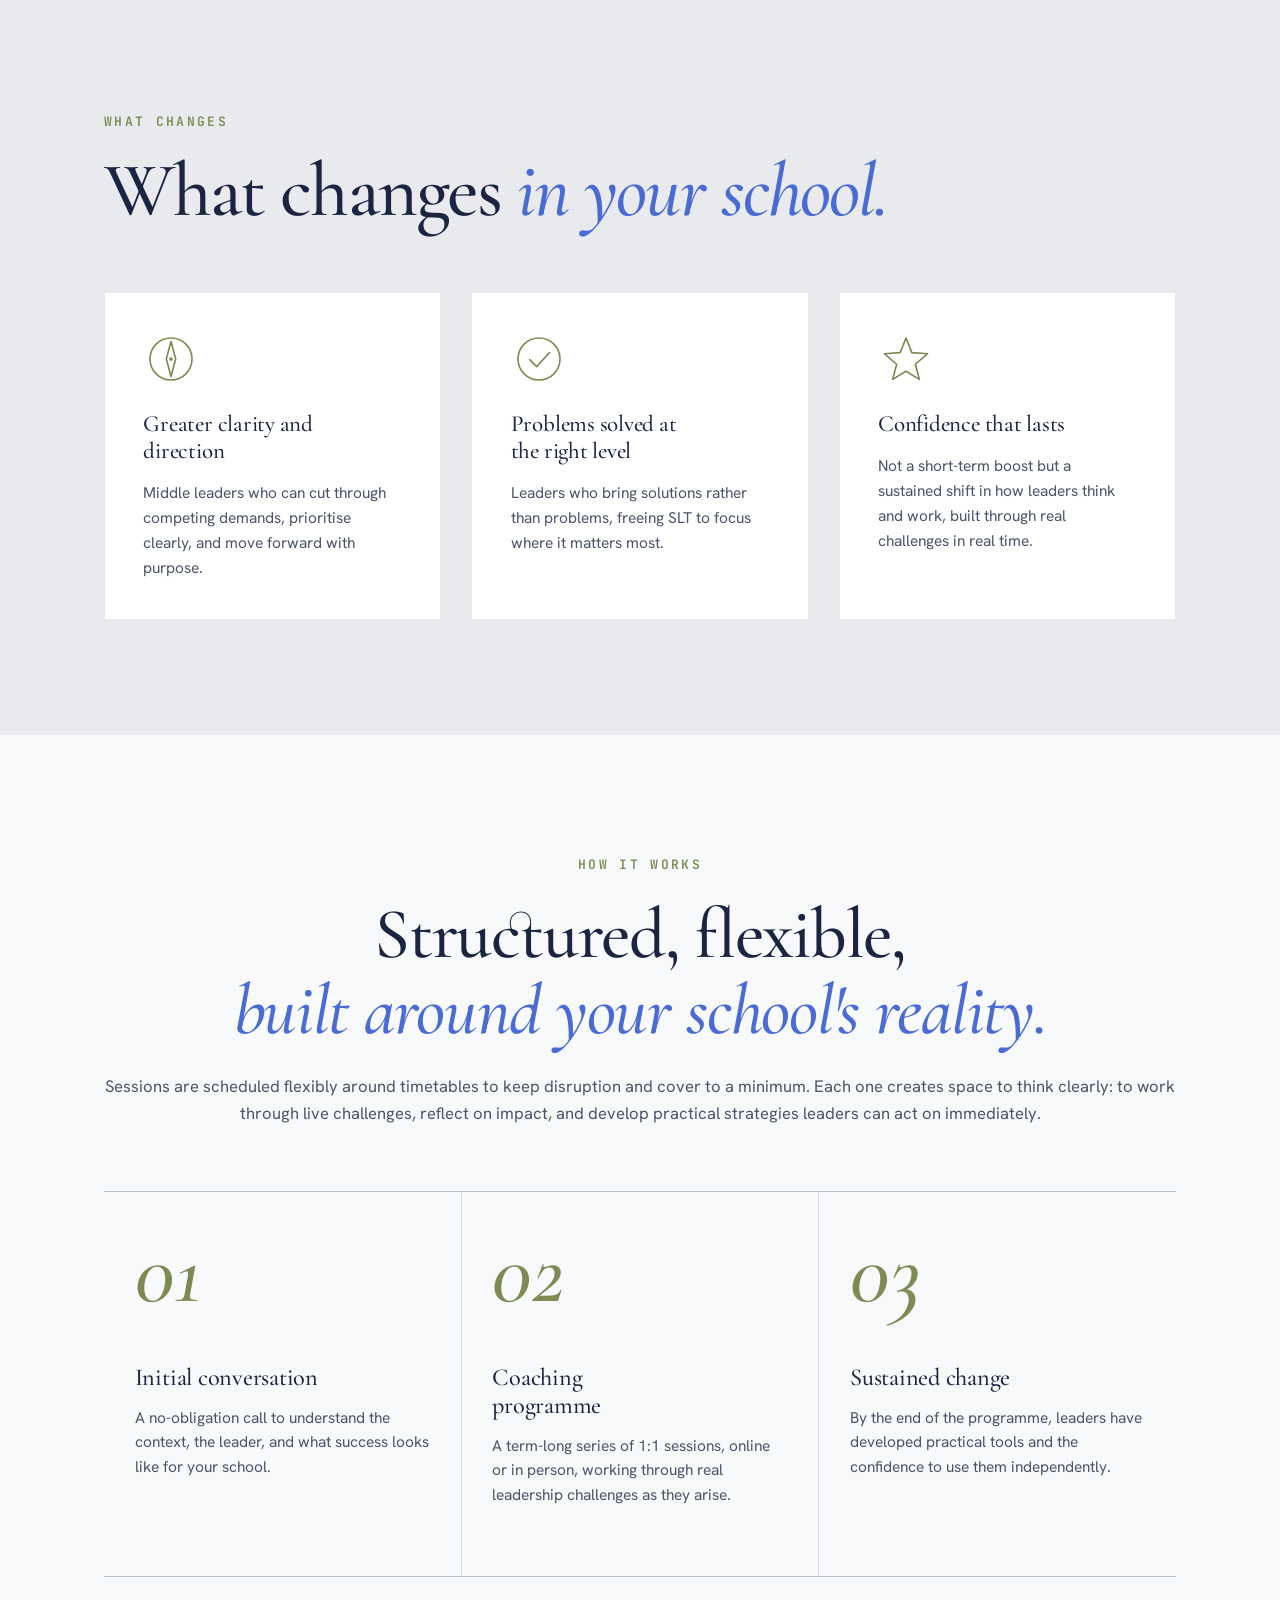
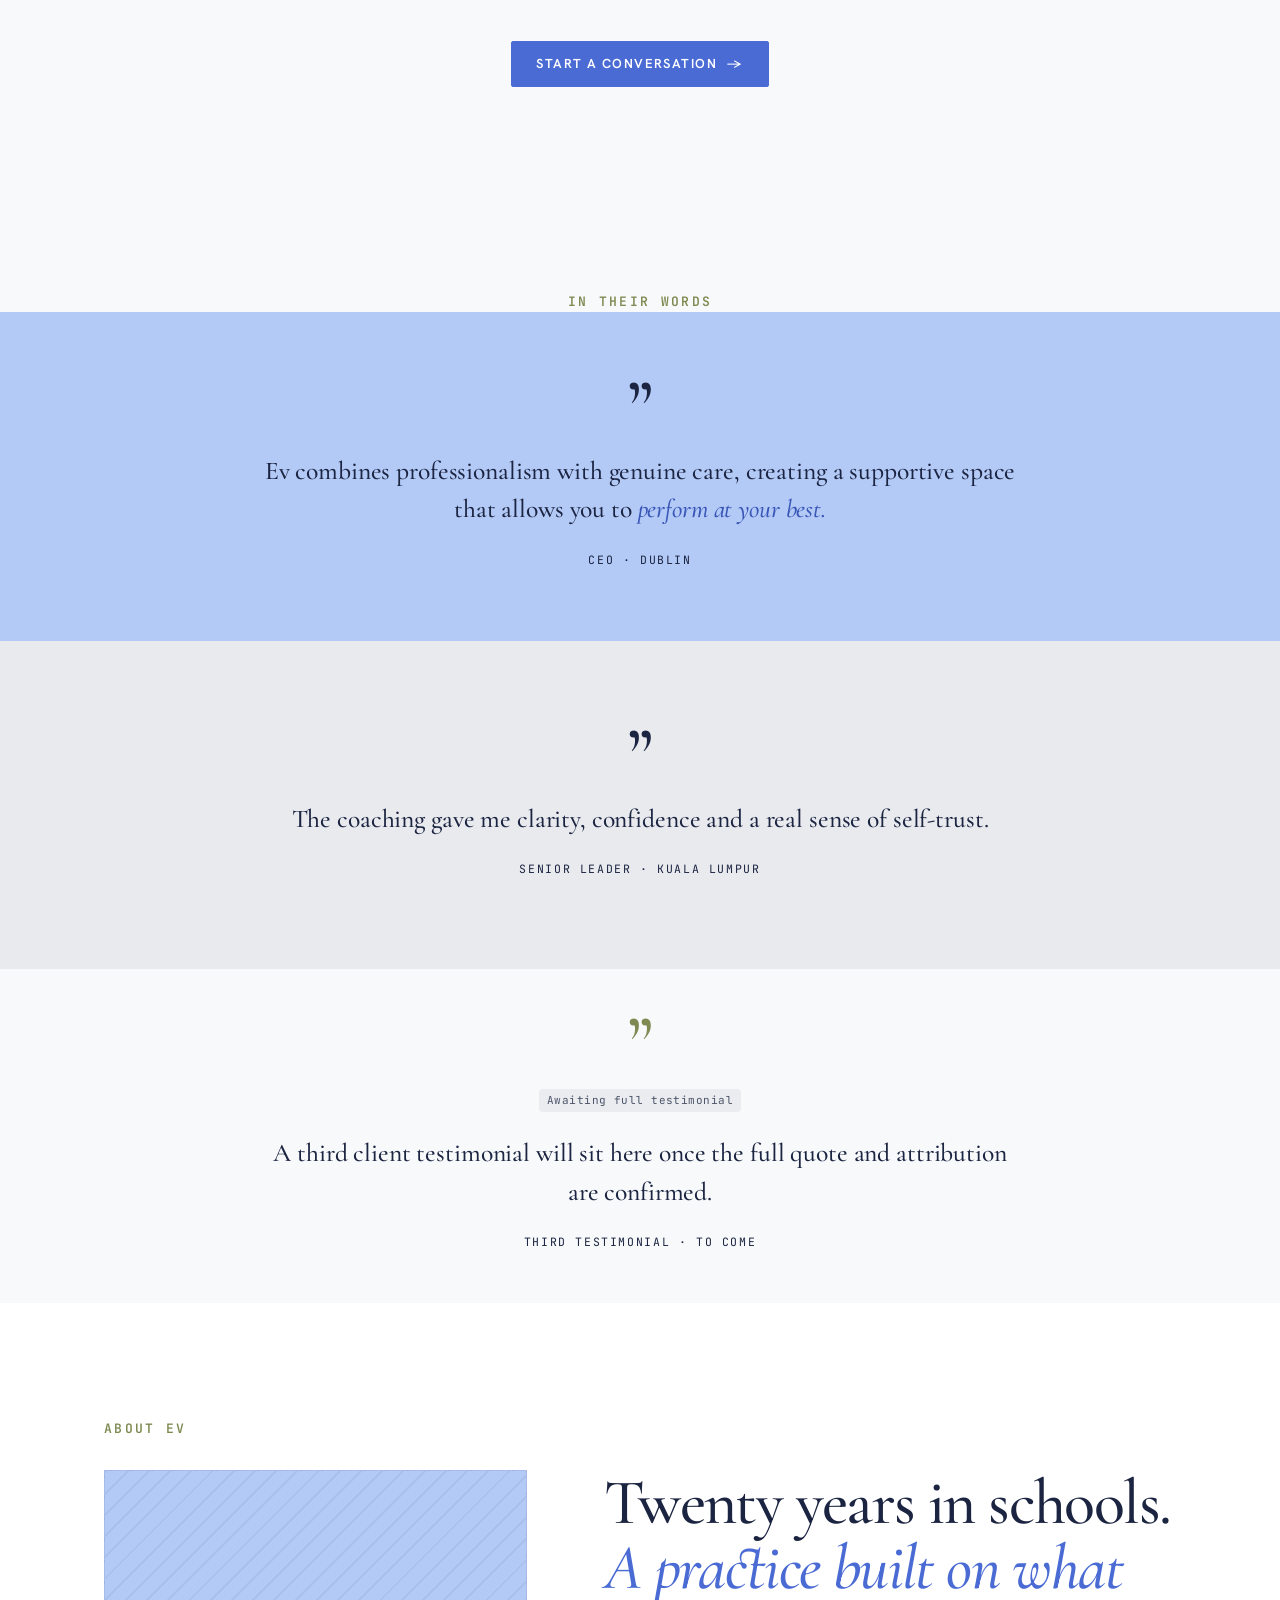
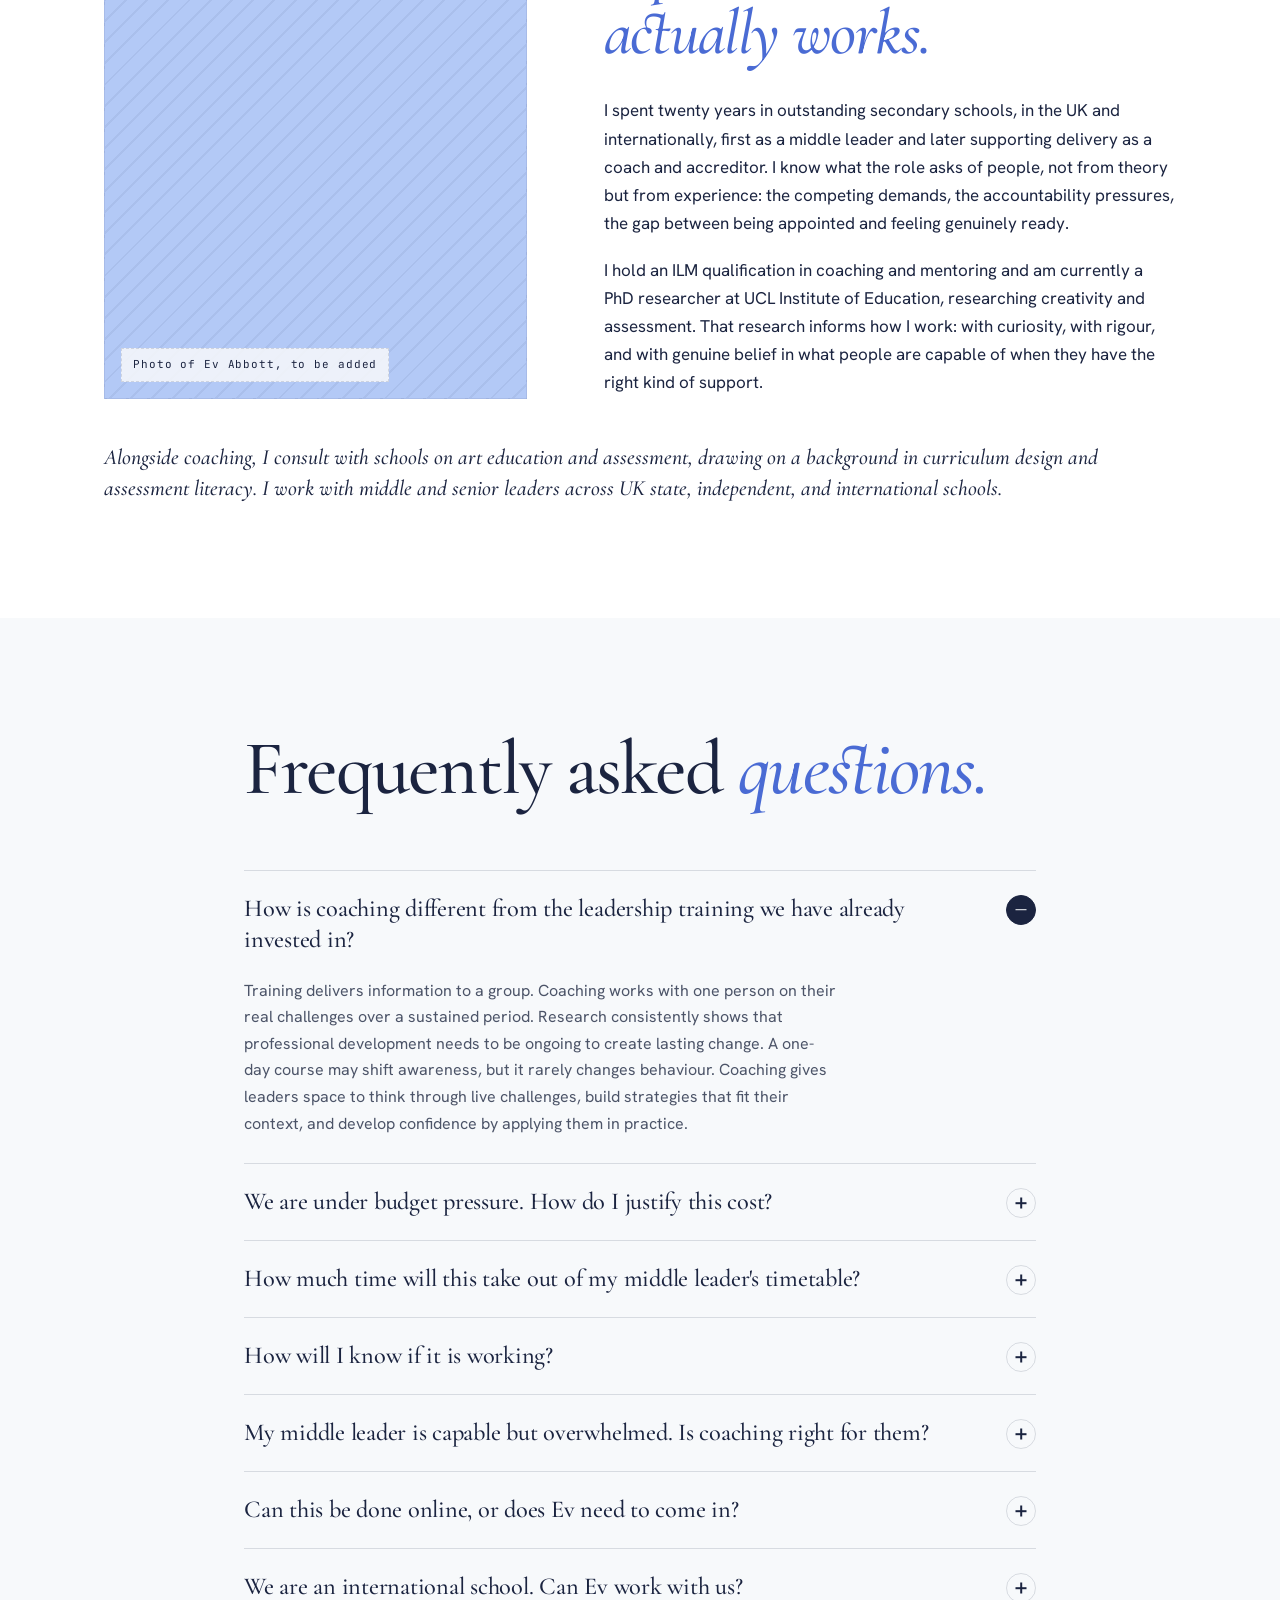
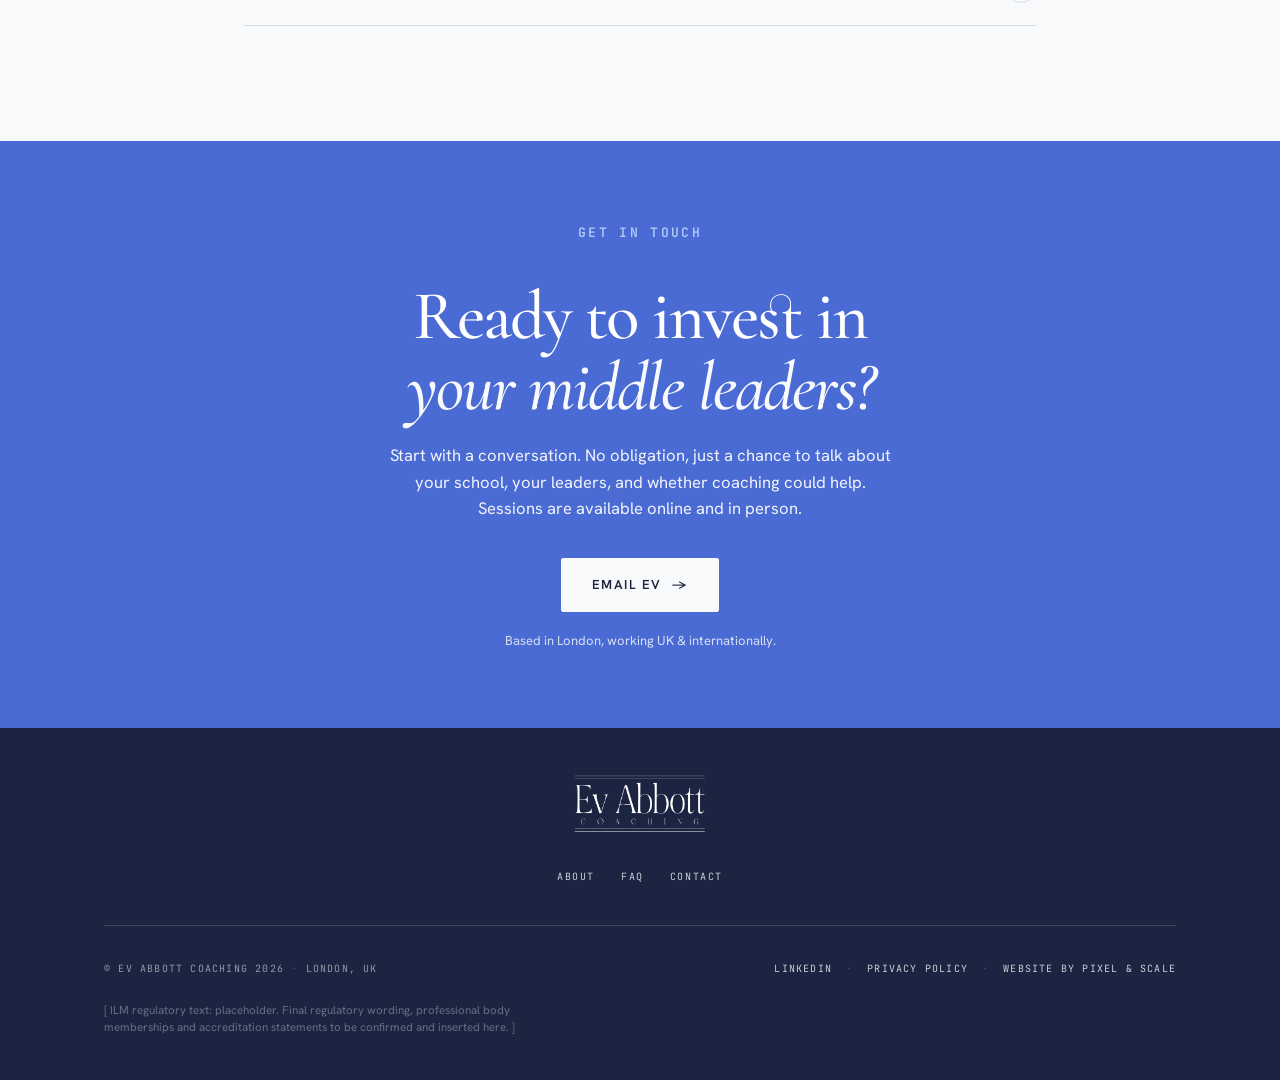
==== commit 75cd3770: "Revert "Switch display serif from Cormorant Garamond to EB Garamond" This reverts commit 2eb27da5b2b" ====
--- a/index.html
+++ b/index.html
@@ -29,10 +29,10 @@
 <link rel="icon" type="image/png" href="images/Ev-Abbott-coaching-favicon.png" />
 <link rel="apple-touch-icon" href="images/apple-touch-icon.png" />
 
-<!-- Fonts: EB Garamond (display) · Hanken Grotesk (text) · JetBrains Mono (micro-labels) -->
+<!-- Fonts: Cormorant Garamond (display) · Hanken Grotesk (text) · JetBrains Mono (micro-labels) -->
 <link rel="preconnect" href="https://fonts.googleapis.com" />
 <link rel="preconnect" href="https://fonts.gstatic.com" crossorigin />
-<link href="https://fonts.googleapis.com/css2?family=EB+Garamond:ital,wght@0,400;0,500;0,600;0,700;1,400;1,500;1,600;1,700&family=Hanken+Grotesk:wght@300;400;500;600&family=JetBrains+Mono:ital,wght@0,400;0,500;0,600;1,500;1,600&display=swap" rel="stylesheet" />
+<link href="https://fonts.googleapis.com/css2?family=Cormorant+Garamond:ital,wght@0,400;0,500;0,600;1,400;1,500;1,600&family=Hanken+Grotesk:wght@300;400;500;600&family=JetBrains+Mono:ital,wght@0,400;0,500;0,600;1,500;1,600&display=swap" rel="stylesheet" />
 
 <link rel="stylesheet" href="styles/main.css" />
 
--- a/styles/main.css
+++ b/styles/main.css
@@ -28,7 +28,7 @@
   --line-soft:   rgba(27, 36, 64, 0.08);
   --line-on-dark: rgba(247, 249, 251, 0.16);
 
-  --serif: 'EB Garamond', 'Iowan Old Style', 'Palatino Linotype', Palatino, Georgia, serif;
+  --serif: 'Cormorant Garamond', 'Iowan Old Style', 'Palatino Linotype', Palatino, Georgia, serif;
   --sans:  'Hanken Grotesk', -apple-system, BlinkMacSystemFont, 'Segoe UI', Helvetica, Arial, sans-serif;
   --mono:  'JetBrains Mono', ui-monospace, 'SF Mono', Menlo, Consolas, monospace;
 
